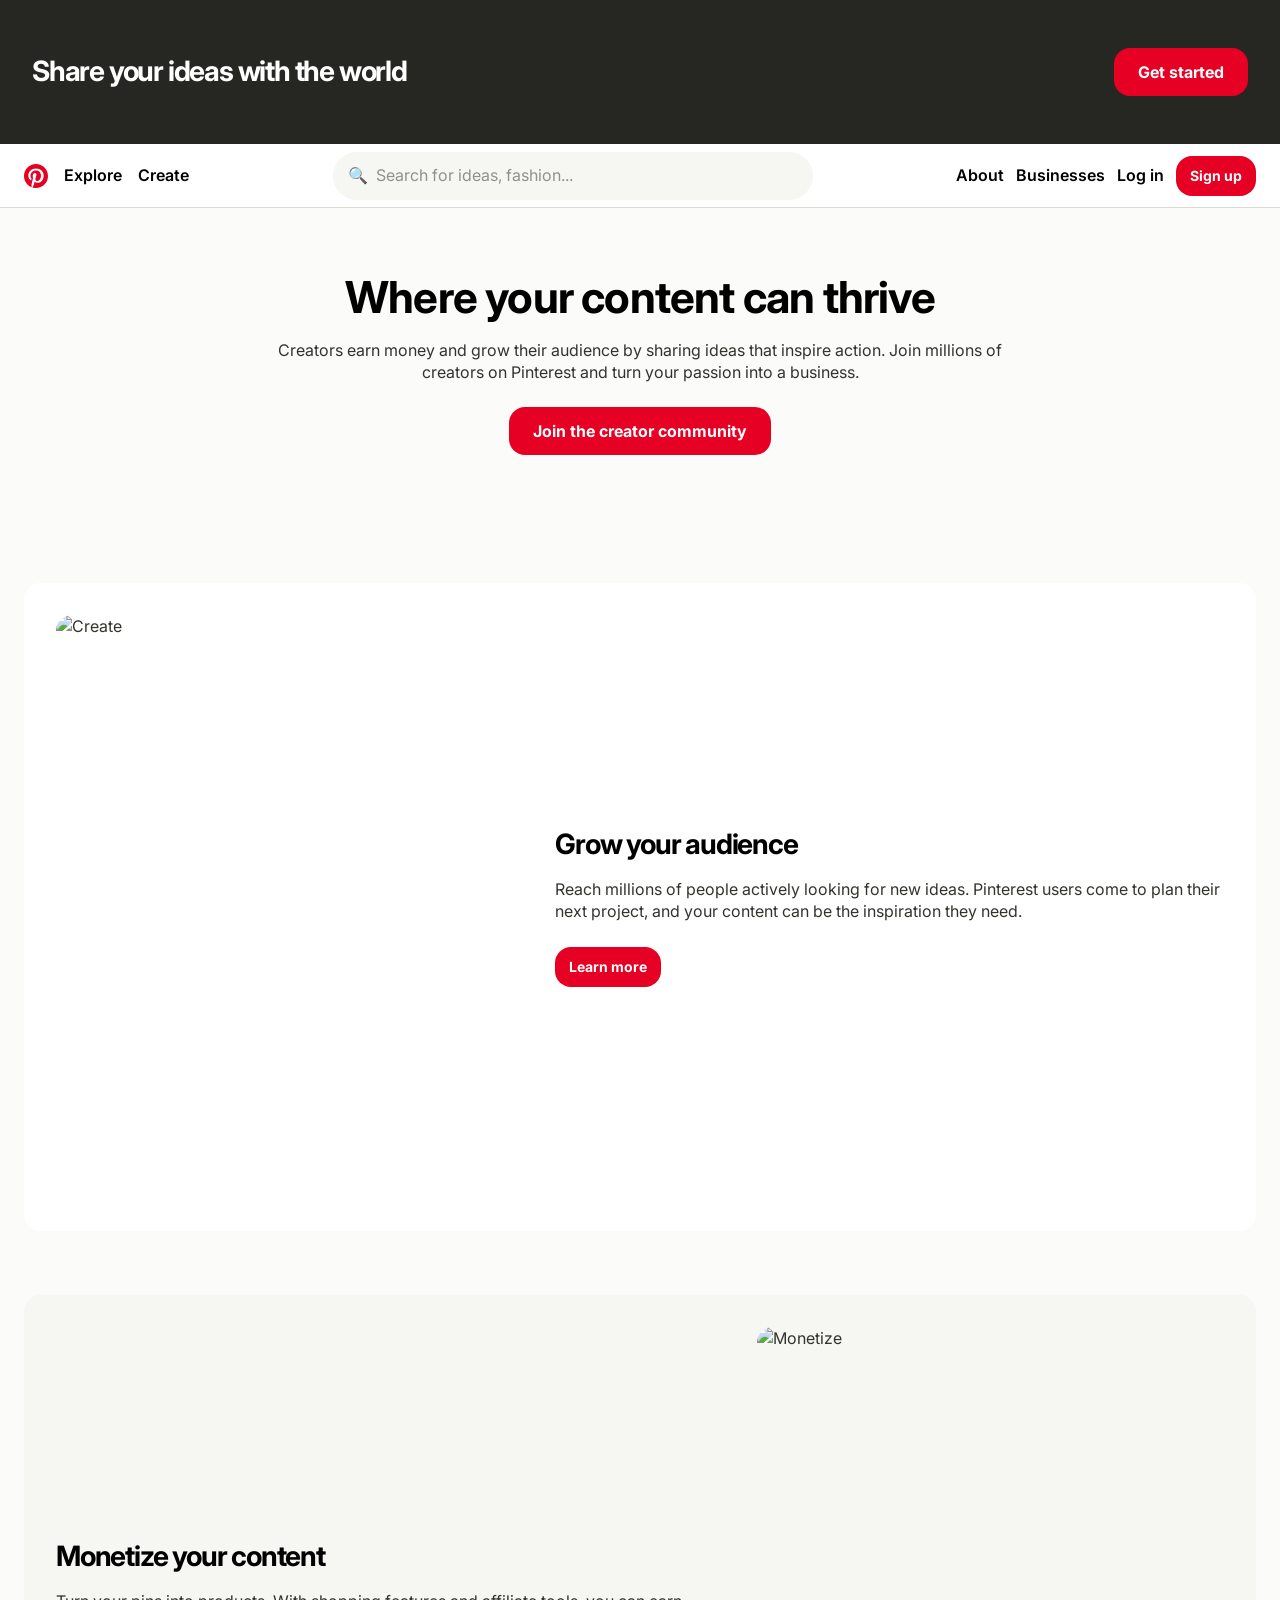
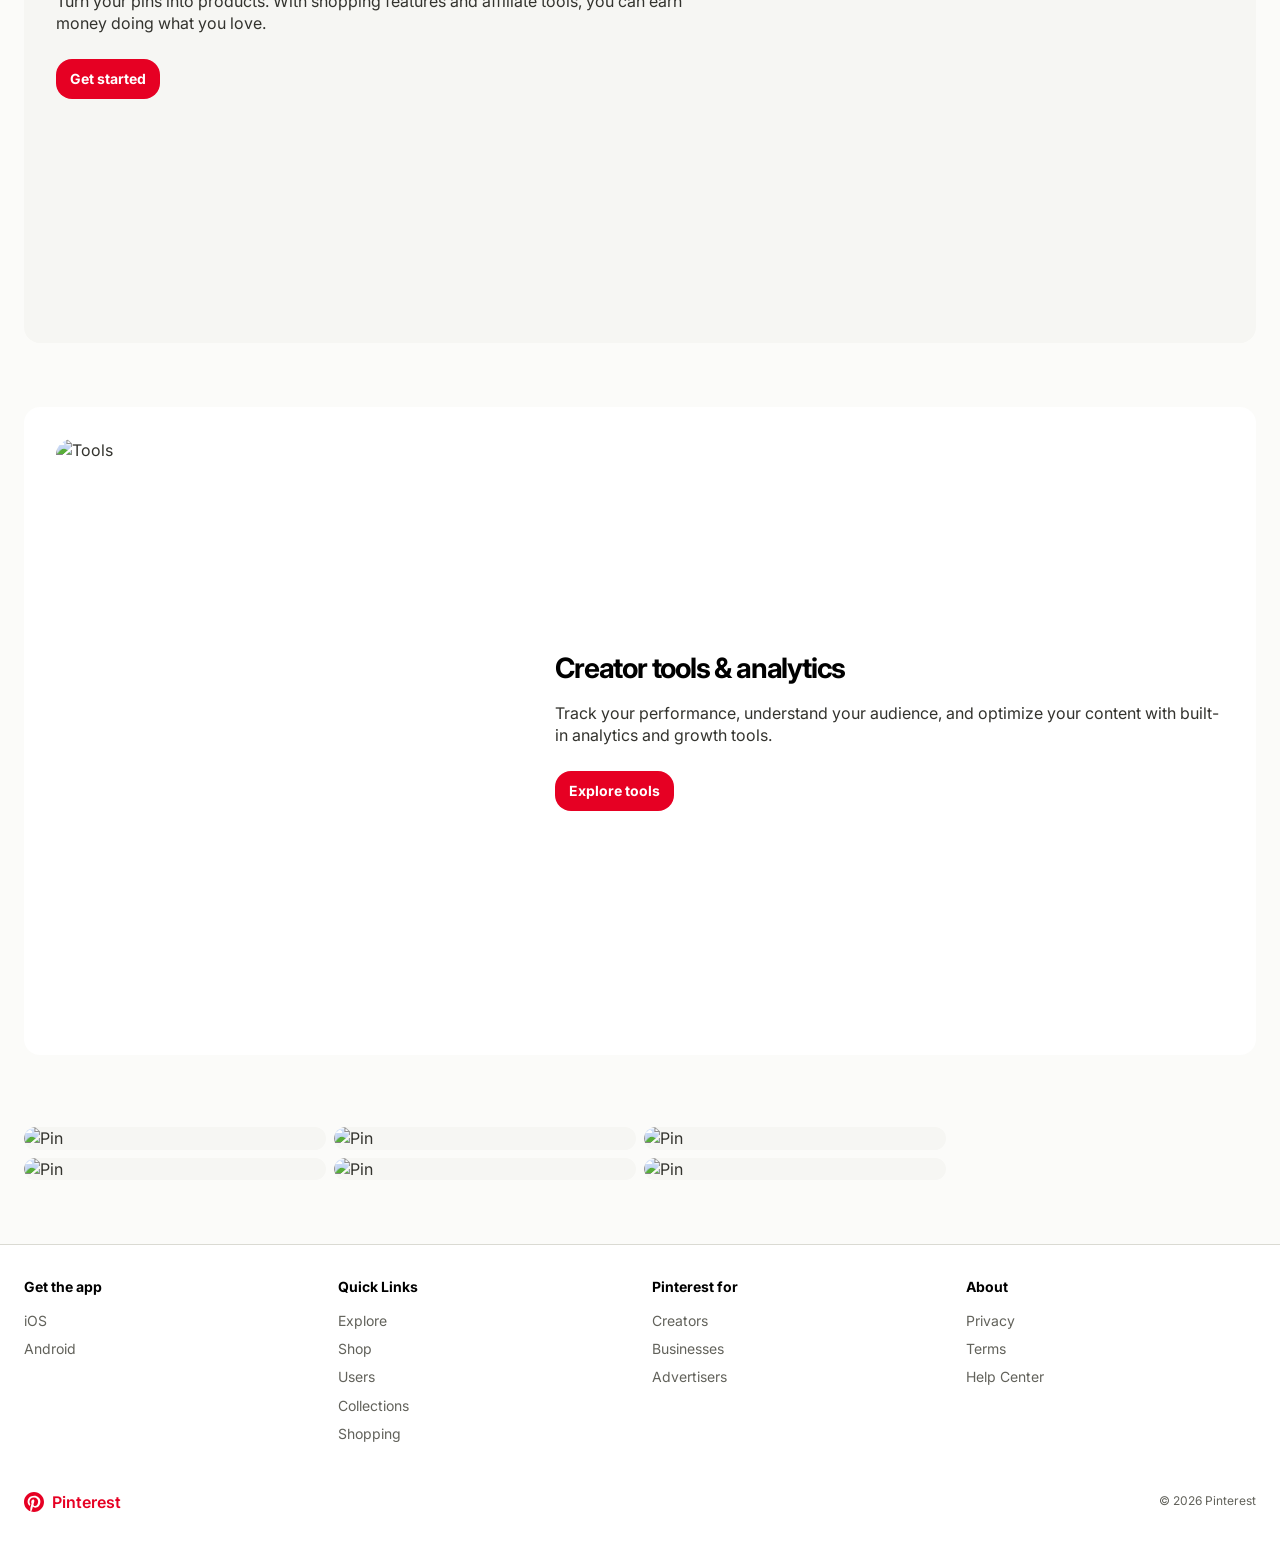
==== create.html @ 892d32fc "feat: implement create page layout and add modal and navigation interaction logic" ====
<!DOCTYPE html>
<html lang="en">
<head>
  <meta charset="UTF-8">
  <meta name="viewport" content="width=device-width, initial-scale=1.0">
  <title>Create on Pinterest</title>
  <link rel="preconnect" href="https://fonts.googleapis.com">
  <link rel="preconnect" href="https://fonts.gstatic.com" crossorigin>
  <link href="https://fonts.googleapis.com/css2?family=Inter:wght@400;500;600;700&display=swap" rel="stylesheet">
  <link rel="stylesheet" href="css/style.css">
</head>
<body>

  <!-- Hero CTA Strip -->
  <section class="hero-cta-strip">
    <h2 class="heading-xl">Share your ideas with the world</h2>
    <button class="btn btn-primary" style="font-size:16px;padding:10px 24px;height:48px;">Get started</button>
  </section>

  <!-- Primary Nav -->
  <nav class="primary-nav inner-page">
    <div class="nav-inner">
      <button class="hamburger" id="hamburgerBtn" aria-label="Menu">☰</button>
      <div class="nav-logo">
        <svg class="p-logo" viewBox="0 0 24 24" fill="#e60023"><path d="M12 0C5.372 0 0 5.372 0 12c0 5.084 3.163 9.426 7.627 11.174-.105-.949-.2-2.405.042-3.441.218-.936 1.407-5.965 1.407-5.965s-.359-.719-.359-1.782c0-1.668.967-2.914 2.171-2.914 1.024 0 1.518.769 1.518 1.69 0 1.029-.655 2.568-.994 3.995-.283 1.194.599 2.169 1.777 2.169 2.133 0 3.772-2.249 3.772-5.495 0-2.873-2.064-4.882-5.012-4.882-3.414 0-5.418 2.561-5.418 5.207 0 1.031.397 2.138.893 2.738a.36.36 0 01.083.345l-.333 1.36c-.053.22-.174.267-.402.161-1.499-.698-2.436-2.889-2.436-4.649 0-3.785 2.75-7.262 7.929-7.262 4.163 0 7.398 2.967 7.398 6.931 0 4.136-2.607 7.464-6.227 7.464-1.216 0-2.359-.632-2.75-1.38l-.748 2.853c-.271 1.043-1.002 2.35-1.492 3.146C9.57 23.812 10.763 24 12 24c6.628 0 12-5.372 12-12S18.628 0 12 0z"/></svg>
      </div>
      <div class="nav-links">
        <a href="index.html">Explore</a>
        <a href="#">Create</a>
      </div>
      <div class="nav-search">
        <div class="search-bar">
          <span class="search-icon">🔍</span>
          <input type="text" placeholder="Search for ideas, fashion...">
        </div>
      </div>
      <div class="nav-actions">
        <a href="index.html">About</a>
        <a href="#">Businesses</a>
        <a href="#" id="loginBtn">Log in</a>
        <button class="btn btn-primary" id="signupBtn">Sign up</button>
      </div>
    </div>
  </nav>

  <!-- Creator Hero -->
  <section class="creator-hero">
    <h1 class="display-lg">Where your content can thrive</h1>
    <p class="body-md">Creators earn money and grow their audience by sharing ideas that inspire action. Join millions of creators on Pinterest and turn your passion into a business.</p>
    <button class="btn btn-primary" style="font-size:16px;padding:10px 24px;height:48px;">Join the creator community</button>
  </section>

  <!-- Feature Section -->
  <section class="feature-row">
    <div class="container">
      <div class="feature-card">
        <img src="https://picsum.photos/seed/create1/400/500" alt="Create" class="feature-image" loading="lazy">
        <div class="feature-content">
          <h2 class="heading-xl">Grow your audience</h2>
          <p class="body-md">Reach millions of people actively looking for new ideas. Pinterest users come to plan their next project, and your content can be the inspiration they need.</p>
          <button class="btn btn-primary">Learn more</button>
        </div>
      </div>

      <div class="feature-card feature-card-soft reverse">
        <img src="https://picsum.photos/seed/create2/400/500" alt="Monetize" class="feature-image" loading="lazy">
        <div class="feature-content">
          <h2 class="heading-xl">Monetize your content</h2>
          <p class="body-md">Turn your pins into products. With shopping features and affiliate tools, you can earn money doing what you love.</p>
          <button class="btn btn-primary">Get started</button>
        </div>
      </div>

      <div class="feature-card">
        <img src="https://picsum.photos/seed/create3/400/500" alt="Tools" class="feature-image" loading="lazy">
        <div class="feature-content">
          <h2 class="heading-xl">Creator tools &amp; analytics</h2>
          <p class="body-md">Track your performance, understand your audience, and optimize your content with built-in analytics and growth tools.</p>
          <button class="btn btn-primary">Explore tools</button>
        </div>
      </div>
    </div>
  </section>

  <!-- Pin Grid -->
  <section class="pin-grid" style="padding-top:var(--spacing-sm);padding-bottom:var(--spacing-section);">
    <div class="pin-card">
      <img src="https://picsum.photos/seed/cpin1/300/400" alt="Pin" class="pin-image" loading="lazy">
    </div>
    <div class="pin-card">
      <img src="https://picsum.photos/seed/cpin2/300/500" alt="Pin" class="pin-image" loading="lazy">
    </div>
    <div class="pin-card">
      <img src="https://picsum.photos/seed/cpin3/300/350" alt="Pin" class="pin-image" loading="lazy">
    </div>
    <div class="pin-card">
      <img src="https://picsum.photos/seed/cpin4/300/450" alt="Pin" class="pin-image" loading="lazy">
    </div>
    <div class="pin-card">
      <img src="https://picsum.photos/seed/cpin5/300/380" alt="Pin" class="pin-image" loading="lazy">
    </div>
    <div class="pin-card">
      <img src="https://picsum.photos/seed/cpin6/300/420" alt="Pin" class="pin-image" loading="lazy">
    </div>
  </section>

  <!-- Footer -->
  <footer class="site-footer">
    <div class="footer-inner">
      <div class="footer-grid">
        <div class="footer-col">
          <h4>Get the app</h4>
          <ul>
            <li><a href="#">iOS</a></li>
            <li><a href="#">Android</a></li>
          </ul>
        </div>
        <div class="footer-col">
          <h4>Quick Links</h4>
          <ul>
            <li><a href="#">Explore</a></li>
            <li><a href="#">Shop</a></li>
            <li><a href="#">Users</a></li>
            <li><a href="#">Collections</a></li>
            <li><a href="#">Shopping</a></li>
          </ul>
        </div>
        <div class="footer-col">
          <h4>Pinterest for</h4>
          <ul>
            <li><a href="#">Creators</a></li>
            <li><a href="#">Businesses</a></li>
            <li><a href="#">Advertisers</a></li>
          </ul>
        </div>
        <div class="footer-col">
          <h4>About</h4>
          <ul>
            <li><a href="#">Privacy</a></li>
            <li><a href="#">Terms</a></li>
            <li><a href="#">Help Center</a></li>
          </ul>
        </div>
      </div>
      <div class="footer-bottom">
        <div class="footer-brand">
          <svg viewBox="0 0 24 24" width="20" height="20" fill="#e60023"><path d="M12 0C5.372 0 0 5.372 0 12c0 5.084 3.163 9.426 7.627 11.174-.105-.949-.2-2.405.042-3.441.218-.936 1.407-5.965 1.407-5.965s-.359-.719-.359-1.782c0-1.668.967-2.914 2.171-2.914 1.024 0 1.518.769 1.518 1.69 0 1.029-.655 2.568-.994 3.995-.283 1.194.599 2.169 1.777 2.169 2.133 0 3.772-2.249 3.772-5.495 0-2.873-2.064-4.882-5.012-4.882-3.414 0-5.418 2.561-5.418 5.207 0 1.031.397 2.138.893 2.738a.36.36 0 01.083.345l-.333 1.36c-.053.22-.174.267-.402.161-1.499-.698-2.436-2.889-2.436-4.649 0-3.785 2.75-7.262 7.929-7.262 4.163 0 7.398 2.967 7.398 6.931 0 4.136-2.607 7.464-6.227 7.464-1.216 0-2.359-.632-2.75-1.38l-.748 2.853c-.271 1.043-1.002 2.35-1.492 3.146C9.57 23.812 10.763 24 12 24c6.628 0 12-5.372 12-12S18.628 0 12 0z"/></svg>
          <span class="p-wordmark" style="font-weight:600;color:var(--colors-primary);">Pinterest</span>
        </div>
        <span class="caption-sm">&copy; 2026 Pinterest</span>
      </div>
    </div>
  </footer>

  <!-- Signup Modal -->
  <div class="modal-overlay" id="signupModal">
    <div class="modal-card" style="position:relative;">
      <button class="btn-icon-circular modal-close" id="modalClose" aria-label="Close">&times;</button>
      <h2 class="modal-title">Welcome to Pinterest</h2>
      <p class="modal-subtitle">Find new ideas to try</p>
      <div class="modal-fields">
        <input type="email" class="text-input" placeholder="Email" required>
        <input type="password" class="text-input" placeholder="Password" required>
        <input type="text" class="text-input" placeholder="Birthdate" required>
        <select class="text-input" required>
          <option value="">Country</option>
          <option value="US">United States</option>
          <option value="UK">United Kingdom</option>
          <option value="CA">Canada</option>
        </select>
      </div>
      <button class="btn btn-primary">Continue</button>
      <div class="modal-footer-link">
        <a href="#">Already a member? Log in</a>
      </div>
    </div>
  </div>

  <script src="js/main.js"></script>
</body>
</html>
---- css/style.css ----
:root {
  /* Brand & Accent */
  --colors-primary: #e60023;
  --colors-primary-pressed: #cc001f;

  /* Surface */
  --colors-canvas: #ffffff;
  --colors-surface-soft: #fbfbf9;
  --colors-surface-card: #f6f6f3;
  --colors-secondary-bg: #e5e5e0;
  --colors-secondary-pressed: #c8c8c1;
  --colors-surface-dark: #262622;
  --colors-hairline: #dadad3;
  --colors-hairline-soft: #e5e5e0;

  /* Text */
  --colors-ink: #000000;
  --colors-ink-soft: #211922;
  --colors-body: #33332e;
  --colors-charcoal: #262622;
  --colors-mute: #62625b;
  --colors-ash: #91918c;
  --colors-stone: #c8c8c1;
  --colors-on-dark: #ffffff;

  /* Semantic */
  --colors-error: #9e0a0a;
  --colors-error-deep: #cc001f;
  --colors-success-deep: #103c25;
  --colors-success-pale: #c7f0da;
  --colors-focus-outer: #435ee5;
  --colors-focus-inner: #ffffff;

  /* Editorial Accents */
  --colors-accent-pressed-blue: #617bff;
  --colors-accent-purple: #7e238b;
  --colors-accent-purple-deep: #6845ab;

  /* Typography */
  --font-family: 'Inter', -apple-system, system-ui, 'Segoe UI', Roboto, 'Helvetica Neue', Arial, sans-serif;

  /* Spacing */
  --spacing-xxs: 4px;
  --spacing-xs: 6px;
  --spacing-sm: 8px;
  --spacing-md: 12px;
  --spacing-lg: 16px;
  --spacing-xl: 24px;
  --spacing-xxl: 32px;
  --spacing-section: 64px;

  /* Border Radius */
  --rounded-none: 0px;
  --rounded-sm: 8px;
  --rounded-md: 16px;
  --rounded-lg: 32px;
  --rounded-full: 9999px;

  /* Elevation */
  --shadow-modal: 0 4px 16px rgba(0, 0, 0, 0.15);
  --scrim-opacity: 0.5;
}

*,
*::before,
*::after {
  box-sizing: border-box;
  margin: 0;
  padding: 0;
}

html {
  font-size: 16px;
  -webkit-font-smoothing: antialiased;
  -moz-osx-font-smoothing: grayscale;
}

body {
  font-family: var(--font-family);
  color: var(--colors-body);
  background-color: var(--colors-surface-soft);
  line-height: 1.4;
}

img {
  display: block;
  max-width: 100%;
  height: auto;
}

a {
  color: inherit;
  text-decoration: none;
}

ul {
  list-style: none;
}

/* ============================
   Typography Utilities
   ============================ */
.display-xl {
  font-size: 70px;
  font-weight: 600;
  line-height: 1.1;
  letter-spacing: -1.2px;
  color: var(--colors-ink);
}

.display-lg {
  font-size: 44px;
  font-weight: 700;
  line-height: 1.15;
  letter-spacing: -0.8px;
  color: var(--colors-ink);
}

.heading-xl {
  font-size: 28px;
  font-weight: 700;
  line-height: 1.2;
  letter-spacing: -1.2px;
  color: var(--colors-ink);
}

.heading-lg {
  font-size: 22px;
  font-weight: 600;
  line-height: 1.25;
  color: var(--colors-ink);
}

.heading-md {
  font-size: 18px;
  font-weight: 600;
  line-height: 1.3;
  color: var(--colors-ink);
}

.body-md {
  font-size: 16px;
  font-weight: 400;
  line-height: 1.4;
  color: var(--colors-body);
}

.body-strong {
  font-size: 16px;
  font-weight: 600;
  line-height: 1.4;
  color: var(--colors-ink);
}

.body-sm {
  font-size: 14px;
  font-weight: 400;
  line-height: 1.4;
  color: var(--colors-body);
}

.body-sm-strong {
  font-size: 14px;
  font-weight: 700;
  line-height: 1.4;
  color: var(--colors-ink);
}

.caption-md {
  font-size: 12px;
  font-weight: 500;
  line-height: 1.5;
  color: var(--colors-mute);
}

.caption-sm {
  font-size: 12px;
  font-weight: 400;
  line-height: 1.4;
  color: var(--colors-mute);
}

.link-inline {
  font-size: 16px;
  font-weight: 600;
  line-height: 1.4;
  color: var(--colors-ink-soft);
}

/* ============================
   Container
   ============================ */
.container {
  max-width: 1280px;
  margin: 0 auto;
  padding: 0 24px;
}

/* ============================
   Button Components
   ============================ */
.btn {
  display: inline-flex;
  align-items: center;
  justify-content: center;
  font-family: var(--font-family);
  font-size: 14px;
  font-weight: 700;
  line-height: 1;
  padding: 6px 14px;
  height: 40px;
  border-radius: var(--rounded-md);
  border: none;
  cursor: pointer;
  transition: background-color 0.15s ease;
  white-space: nowrap;
}

.btn-primary {
  background-color: var(--colors-primary);
  color: var(--colors-canvas);
}

.btn-primary:active {
  background-color: var(--colors-primary-pressed);
}

.btn-secondary {
  background-color: var(--colors-secondary-bg);
  color: var(--colors-ink);
}

.btn-secondary:active {
  background-color: var(--colors-secondary-pressed);
}

.btn-tertiary {
  background-color: transparent;
  color: var(--colors-ink);
}

.btn-icon-circular {
  display: inline-flex;
  align-items: center;
  justify-content: center;
  width: 40px;
  height: 40px;
  border-radius: var(--rounded-full);
  background-color: var(--colors-surface-card);
  border: none;
  cursor: pointer;
  color: var(--colors-ink);
  font-size: 18px;
}

.btn-pill-on-image {
  display: inline-flex;
  align-items: center;
  justify-content: center;
  font-family: var(--font-family);
  font-size: 14px;
  font-weight: 700;
  line-height: 1;
  padding: 8px 14px;
  border-radius: var(--rounded-full);
  background-color: var(--colors-canvas);
  color: var(--colors-ink);
  border: none;
  cursor: pointer;
}

.btn-disabled {
  background-color: var(--colors-surface-card);
  color: var(--colors-ash);
  cursor: not-allowed;
}

/* ============================
   Filter Chip
   ============================ */
.filter-chip {
  display: inline-flex;
  align-items: center;
  font-family: var(--font-family);
  font-size: 14px;
  font-weight: 700;
  line-height: 1;
  padding: 8px 16px;
  border-radius: var(--rounded-full);
  background-color: var(--colors-surface-card);
  color: var(--colors-ink);
  border: none;
  cursor: pointer;
  white-space: nowrap;
  transition: background-color 0.15s ease, color 0.15s ease;
}

.filter-chip.active {
  background-color: var(--colors-ink);
  color: var(--colors-on-dark);
}

/* ============================
   Text Input
   ============================ */
.text-input {
  width: 100%;
  font-family: var(--font-family);
  font-size: 16px;
  font-weight: 400;
  line-height: 1.4;
  padding: 11px 15px;
  height: 44px;
  border-radius: var(--rounded-md);
  background-color: var(--colors-canvas);
  color: var(--colors-ink);
  border: 1px solid var(--colors-ash);
  outline: none;
  transition: border-color 0.15s ease, box-shadow 0.15s ease;
}

.text-input:focus {
  border: 2px solid var(--colors-ink);
  box-shadow: 0 0 0 4px var(--colors-focus-outer);
}

.text-input::placeholder {
  color: var(--colors-ash);
}

/* ============================
   Search Bar
   ============================ */
.search-bar {
  display: flex;
  align-items: center;
  width: 100%;
  max-width: 480px;
  height: 48px;
  border-radius: var(--rounded-full);
  background-color: var(--colors-surface-card);
  padding: 0 15px;
  transition: background-color 0.15s ease, border 0.15s ease;
}

.search-bar:focus-within {
  background-color: var(--colors-canvas);
  border: 1px solid var(--colors-ash);
}

.search-bar .search-icon {
  flex-shrink: 0;
  margin-right: 8px;
  color: var(--colors-mute);
  font-size: 16px;
}

.search-bar input {
  flex: 1;
  border: none;
  background: transparent;
  font-family: var(--font-family);
  font-size: 16px;
  font-weight: 400;
  line-height: 1.4;
  color: var(--colors-ink);
  outline: none;
}

.search-bar input::placeholder {
  color: var(--colors-ash);
}

/* ============================
   Pin Card
   ============================ */
.pin-card {
  background-color: var(--colors-surface-card);
  border-radius: var(--rounded-md);
  overflow: hidden;
  break-inside: avoid;
  margin-bottom: var(--spacing-sm);
}

.pin-card .pin-image {
  width: 100%;
  display: block;
  border-radius: var(--rounded-md);
}

.pin-card .pin-overlay-pill {
  position: absolute;
  bottom: 8px;
  left: 8px;
  font-family: var(--font-family);
  font-size: 12px;
  font-weight: 700;
  line-height: 1;
  padding: 6px 12px;
  border-radius: var(--rounded-full);
  background-color: var(--colors-canvas);
  color: var(--colors-ink);
}

.pin-card-large {
  border-radius: var(--rounded-lg);
  overflow: hidden;
  background-color: var(--colors-surface-card);
}

.pin-card-large .pin-image {
  width: 100%;
  display: block;
  border-radius: var(--rounded-lg);
}

/* ============================
   Category Tile
   ============================ */
.category-tile {
  background-color: var(--colors-surface-card);
  border-radius: var(--rounded-md);
  padding: var(--spacing-lg);
  display: flex;
  flex-direction: column;
  align-items: center;
  gap: var(--spacing-md);
}

.category-tile .category-image {
  width: 100%;
  aspect-ratio: 1 / 1;
  object-fit: cover;
  border-radius: var(--rounded-md);
}

.category-tile .category-label {
  font-size: 16px;
  font-weight: 600;
  line-height: 1.4;
  color: var(--colors-ink);
  text-align: center;
}

/* ============================
   Feature Card
   ============================ */
.feature-card {
  background-color: var(--colors-canvas);
  border-radius: var(--rounded-md);
  padding: var(--spacing-xxl);
  display: flex;
  align-items: center;
  gap: var(--spacing-xxl);
}

.feature-card-soft {
  background-color: var(--colors-surface-card);
}

.feature-card .feature-image {
  flex: 0 0 40%;
  aspect-ratio: 4 / 5;
  object-fit: cover;
  border-radius: var(--rounded-md);
}

.feature-card .feature-content {
  flex: 1;
}

.feature-card .feature-content h2 {
  margin-bottom: var(--spacing-lg);
}

.feature-card .feature-content p {
  margin-bottom: var(--spacing-xl);
}

/* ============================
   Hero CTA Strip
   ============================ */
.hero-cta-strip {
  background-color: var(--colors-surface-dark);
  color: var(--colors-on-dark);
  padding: 48px 32px;
  display: flex;
  align-items: center;
  justify-content: space-between;
  border-radius: var(--rounded-none);
}

.hero-cta-strip h2 {
  color: var(--colors-on-dark);
  margin: 0;
}

/* ============================
   Modal Card
   ============================ */
.modal-overlay {
  position: fixed;
  inset: 0;
  background-color: rgba(0, 0, 0, var(--scrim-opacity));
  display: flex;
  align-items: center;
  justify-content: center;
  z-index: 1000;
  opacity: 0;
  visibility: hidden;
  transition: opacity 0.2s ease, visibility 0.2s ease;
}

.modal-overlay.open {
  opacity: 1;
  visibility: visible;
}

.modal-card {
  background-color: var(--colors-canvas);
  border-radius: var(--rounded-lg);
  padding: var(--spacing-xxl);
  width: 480px;
  max-width: 90vw;
  max-height: 90vh;
  overflow-y: auto;
  box-shadow: var(--shadow-modal);
}

.modal-card .modal-title {
  font-size: 22px;
  font-weight: 600;
  line-height: 1.25;
  color: var(--colors-ink);
  margin-bottom: var(--spacing-sm);
}

.modal-card .modal-subtitle {
  font-size: 16px;
  font-weight: 400;
  line-height: 1.4;
  color: var(--colors-body);
  margin-bottom: var(--spacing-xl);
}

.modal-card .modal-fields {
  display: flex;
  flex-direction: column;
  gap: var(--spacing-md);
  margin-bottom: var(--spacing-lg);
}

.modal-card .btn-primary {
  width: 100%;
  margin-bottom: var(--spacing-md);
}

.modal-card .modal-footer-link {
  text-align: center;
}

.modal-card .modal-footer-link a {
  font-size: 16px;
  font-weight: 600;
  line-height: 1.4;
  color: var(--colors-ink-soft);
}

.modal-close {
  position: absolute;
  top: var(--spacing-lg);
  right: var(--spacing-lg);
}

/* ============================
   Primary Nav
   ============================ */
.primary-nav {
  background-color: var(--colors-canvas);
  height: 64px;
  display: flex;
  align-items: center;
  padding: 0 var(--spacing-xl);
  position: sticky;
  top: 0;
  z-index: 100;
  border-radius: var(--rounded-none);
}

.primary-nav.inner-page {
  border-bottom: 1px solid var(--colors-hairline);
}

.primary-nav .nav-inner {
  display: flex;
  align-items: center;
  width: 100%;
  max-width: 1280px;
  margin: 0 auto;
  gap: var(--spacing-lg);
}

.primary-nav .nav-logo {
  flex-shrink: 0;
  display: flex;
  align-items: center;
  gap: var(--spacing-sm);
}

.primary-nav .nav-logo .p-logo {
  width: 24px;
  height: 24px;
}

.primary-nav .nav-logo .p-wordmark {
  font-size: 16px;
  font-weight: 600;
  color: var(--colors-primary);
}

.primary-nav .nav-links {
  display: flex;
  align-items: center;
  gap: var(--spacing-lg);
}

.primary-nav .nav-links a {
  font-size: 16px;
  font-weight: 600;
  line-height: 1.4;
  color: var(--colors-ink);
  white-space: nowrap;
}

.primary-nav .nav-search {
  flex: 1;
  display: flex;
  justify-content: center;
}

.primary-nav .nav-actions {
  display: flex;
  align-items: center;
  gap: var(--spacing-md);
  flex-shrink: 0;
}

.primary-nav .nav-actions a {
  font-size: 16px;
  font-weight: 600;
  line-height: 1.4;
  color: var(--colors-ink);
  white-space: nowrap;
}

/* Hamburger */
.hamburger {
  display: none;
  flex-shrink: 0;
  background: none;
  border: none;
  cursor: pointer;
  padding: 8px;
  color: var(--colors-ink);
  font-size: 24px;
}

/* ============================
   Hero Section
   ============================ */
.hero-section {
  background-color: var(--colors-surface-soft);
  padding: var(--spacing-section) 0;
  text-align: center;
}

.hero-section .hero-headline {
  max-width: 800px;
  margin: 0 auto var(--spacing-xl);
}

.hero-section .hero-subtitle {
  max-width: 600px;
  margin: 0 auto var(--spacing-xl);
  font-size: 16px;
  font-weight: 400;
  line-height: 1.4;
  color: var(--colors-body);
}

/* ============================
   Pin Masonry Grid
   ============================ */
.pin-grid {
  column-count: 4;
  column-gap: var(--spacing-sm);
  padding: 0 var(--spacing-xl);
  max-width: 1280px;
  margin: 0 auto;
}

.pin-grid .pin-card {
  position: relative;
}

/* ============================
   Feature Row Section
   ============================ */
.feature-row {
  padding: var(--spacing-section) 0;
}

.feature-row .feature-card {
  margin-bottom: var(--spacing-section);
}

.feature-row .feature-card:last-child {
  margin-bottom: 0;
}

.feature-row .feature-card.reverse {
  flex-direction: row-reverse;
}

/* ============================
   Category Grid
   ============================ */
.category-grid {
  display: grid;
  grid-template-columns: repeat(4, 1fr);
  gap: var(--spacing-lg);
  margin-top: var(--spacing-xl);
}

/* ============================
   Footer
   ============================ */
.site-footer {
  background-color: var(--colors-canvas);
  border-top: 1px solid var(--colors-hairline);
  padding: var(--spacing-xxl) var(--spacing-xl);
  border-radius: var(--rounded-none);
}

.footer-inner {
  max-width: 1280px;
  margin: 0 auto;
}

.footer-grid {
  display: grid;
  grid-template-columns: repeat(4, 1fr);
  gap: var(--spacing-xl);
  margin-bottom: var(--spacing-xl);
}

.footer-col h4 {
  font-size: 14px;
  font-weight: 700;
  line-height: 1.4;
  color: var(--colors-ink);
  margin-bottom: var(--spacing-md);
}

.footer-col ul li {
  margin-bottom: var(--spacing-xs);
}

.footer-col ul li a {
  font-size: 14px;
  font-weight: 400;
  line-height: 1.4;
  color: var(--colors-mute);
}

.footer-bottom {
  display: flex;
  align-items: center;
  justify-content: space-between;
  padding-top: var(--spacing-lg);
}

.footer-bottom .footer-brand {
  display: flex;
  align-items: center;
  gap: var(--spacing-sm);
}

.footer-bottom .footer-brand .p-wordmark {
  font-weight: 600;
  color: var(--colors-primary);
}

/* ============================
   Search Results Page
   ============================ */
.filter-strip {
  display: flex;
  gap: var(--spacing-sm);
  padding: var(--spacing-lg) var(--spacing-xl);
  max-width: 1280px;
  margin: 0 auto;
  overflow-x: auto;
  flex-wrap: nowrap;
}

/* ============================
   Creator Page
   ============================ */
.creator-hero {
  padding: var(--spacing-section) var(--spacing-xl);
  text-align: center;
  max-width: 800px;
  margin: 0 auto;
}

.creator-hero h1 {
  margin-bottom: var(--spacing-lg);
}

.creator-hero p {
  margin-bottom: var(--spacing-xl);
  font-size: 16px;
  font-weight: 400;
  line-height: 1.4;
  color: var(--colors-body);
}

/* ============================
   Responsive
   ============================ */

/* Desktop-small: 1024px */
@media (max-width: 1024px) {
  .pin-grid {
    column-count: 3;
  }

  .category-grid {
    grid-template-columns: repeat(3, 1fr);
  }

  .footer-grid {
    grid-template-columns: repeat(2, 1fr);
  }
}

/* Tablet: 768px */
@media (max-width: 768px) {
  .display-xl {
    font-size: 44px;
  }

  .display-lg {
    font-size: 36px;
  }

  .heading-xl {
    font-size: 24px;
  }

  .pin-grid {
    column-count: 2;
    column-gap: 6px;
    padding: 0 var(--spacing-md);
  }

  .category-grid {
    grid-template-columns: repeat(2, 1fr);
  }

  .primary-nav .nav-links {
    display: none;
  }

  .primary-nav .nav-actions a:not(.btn) {
    display: none;
  }

  .primary-nav .nav-search .search-bar {
    max-width: 200px;
  }

  .hamburger {
    display: block;
  }

  .feature-card {
    flex-direction: column;
    padding: var(--spacing-xl);
  }

  .feature-card.reverse {
    flex-direction: column;
  }

  .feature-card .feature-image {
    flex: none;
    width: 100%;
  }

  .footer-grid {
    grid-template-columns: repeat(2, 1fr);
  }

  .modal-card {
    width: 100%;
    max-width: 100%;
    border-radius: var(--rounded-lg) var(--rounded-lg) 0 0;
    margin-top: auto;
  }

  .modal-overlay {
    align-items: flex-end;
  }

  .search-bar.mobile-hidden input {
    display: none;
  }

  .search-bar.mobile-expanded input {
    display: block;
  }

  .section-padding {
    padding: 48px 0;
  }

  .hero-cta-strip {
    flex-direction: column;
    text-align: center;
    gap: var(--spacing-xl);
  }
}

/* Mobile: 480px */
@media (max-width: 480px) {
  .display-xl {
    font-size: 36px;
  }

  .display-lg {
    font-size: 28px;
  }

  .heading-xl {
    font-size: 22px;
  }

  .pin-grid {
    column-count: 1;
  }

  .category-grid {
    grid-template-columns: 1fr;
  }

  .footer-grid {
    grid-template-columns: 1fr;
  }

  .primary-nav {
    padding: 0 var(--spacing-md);
  }

  .primary-nav .nav-search .search-bar {
    max-width: 40px;
  }

  .primary-nav .nav-search .search-bar input {
    display: none;
  }

  .section-padding {
    padding: 32px 0;
  }

  .container {
    padding: 0 var(--spacing-lg);
  }
}

/* Mobile-narrow: 320px */
@media (max-width: 320px) {
  .display-xl {
    font-size: 32px;
  }

  .section-padding {
    padding: 32px 0;
  }
}
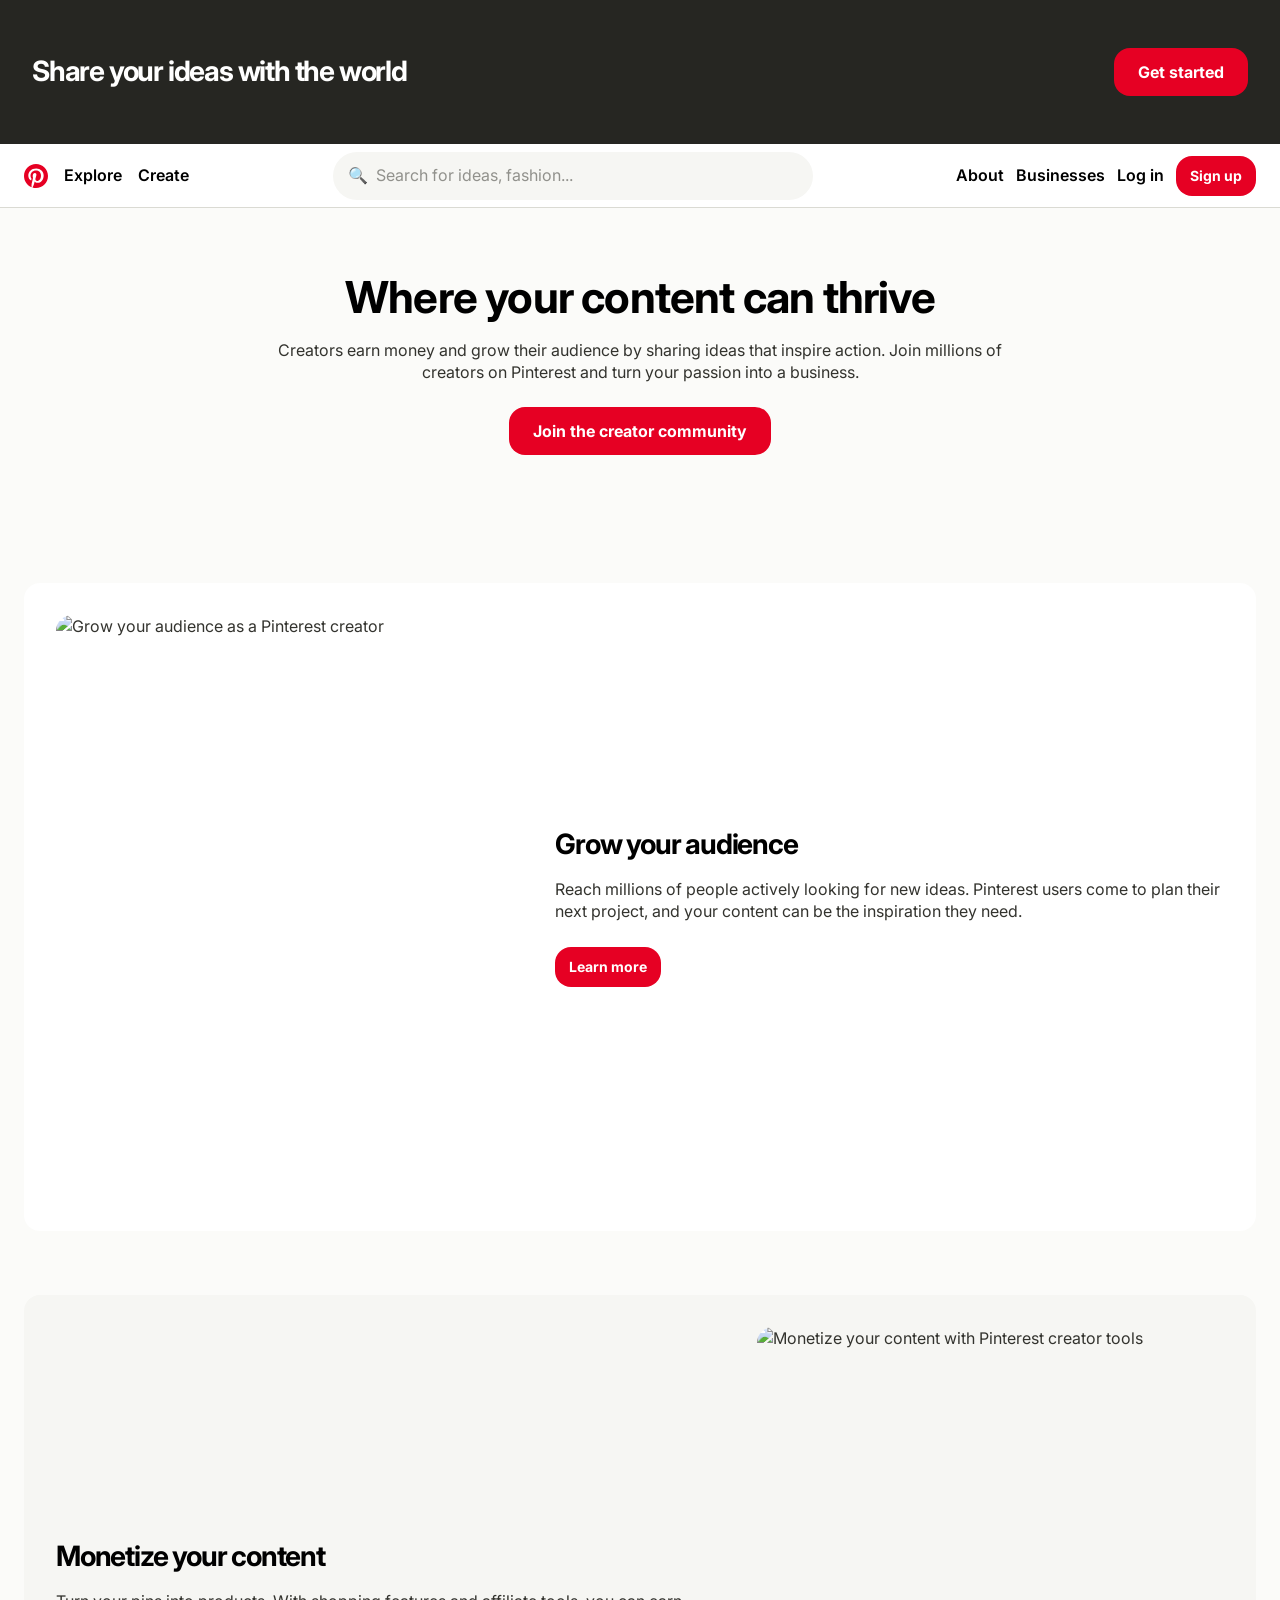
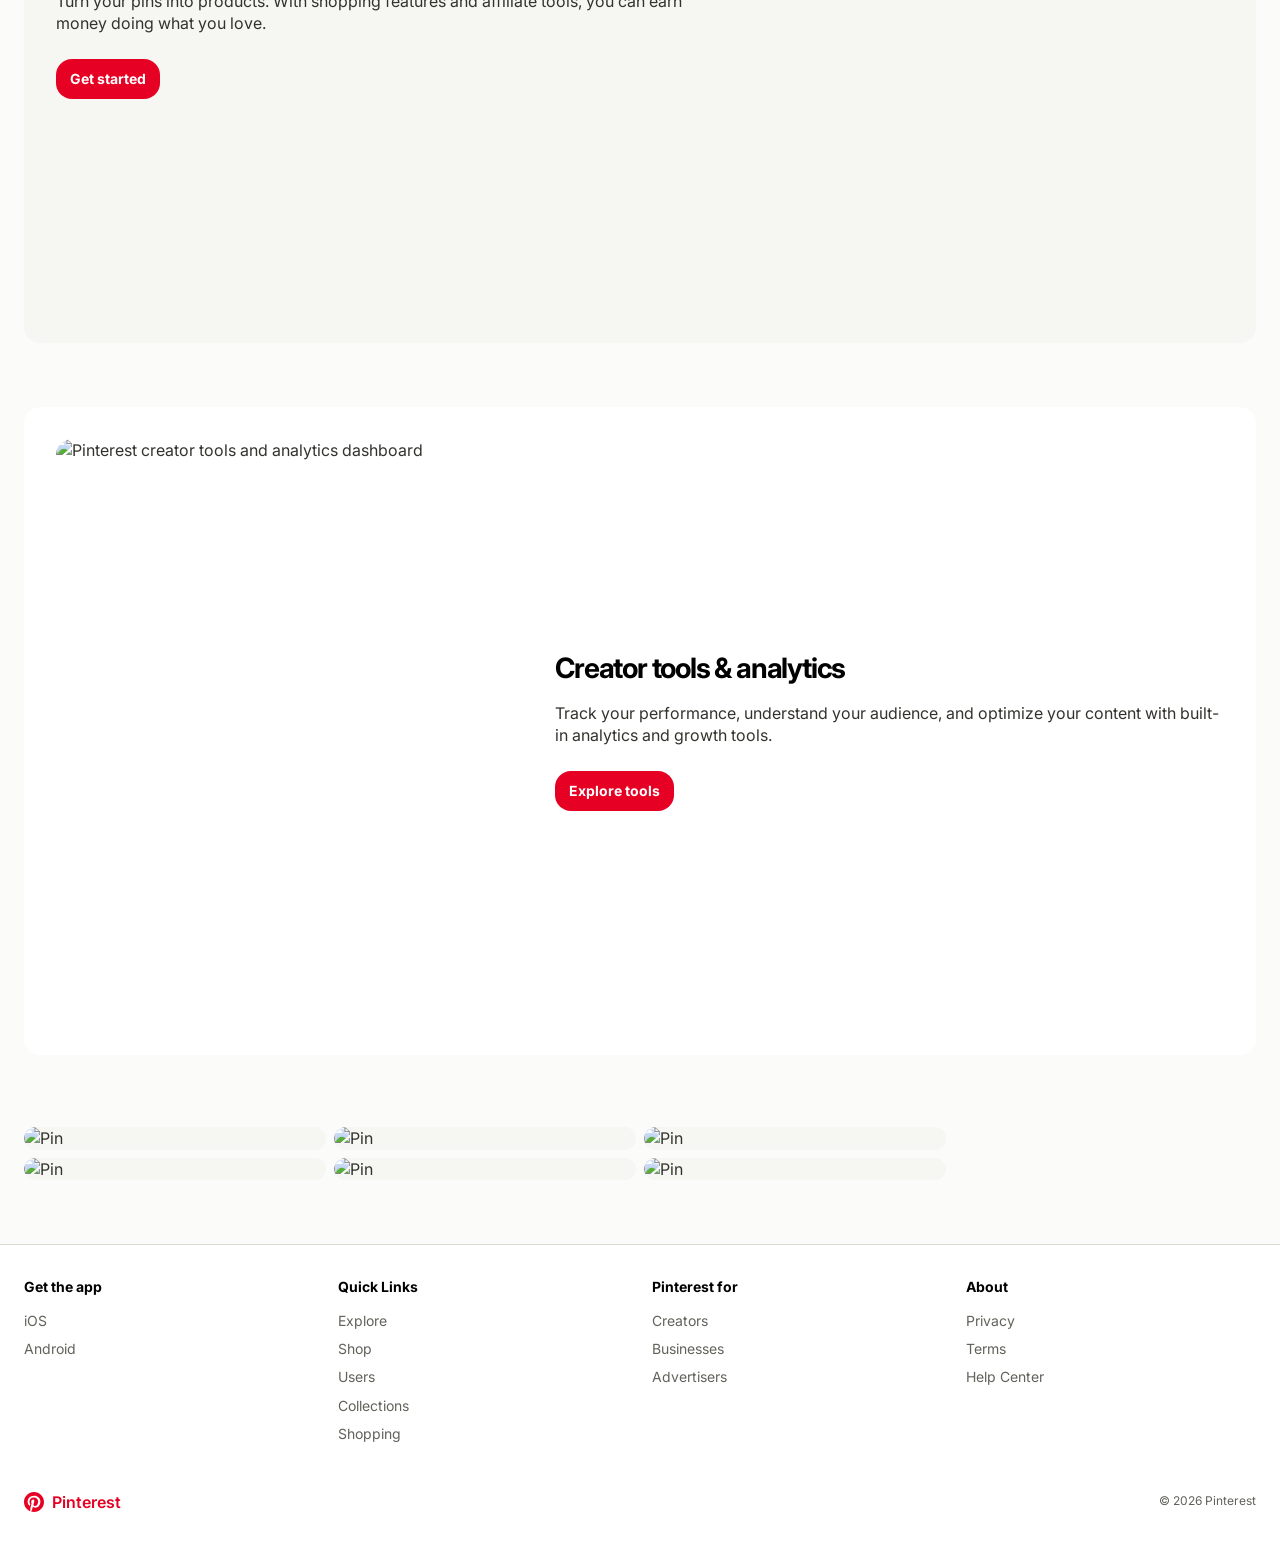
==== commit 3c42803e: "feat: update pin image alt text for better accessibility in search grid" ====
--- a/create.html
+++ b/create.html
@@ -3,11 +3,35 @@
 <head>
   <meta charset="UTF-8">
   <meta name="viewport" content="width=device-width, initial-scale=1.0">
-  <title>Create on Pinterest</title>
+
+  <title>Create on Pinterest - Grow Your Audience & Monetize Your Content | Creator Hub</title>
+  <meta name="description" content="Join Pinterest's creator community. Grow your audience, monetize your content, and share ideas that inspire millions. Access creator tools, analytics, and shopping features to turn your passion into a business.">
+  <meta name="keywords" content="Pinterest creator, content creation, grow audience, monetization, creator tools, Pinterest business, creator community, brand building, content strategy, Pinterest analytics">
+  <meta name="robots" content="index, follow">
+  <meta name="author" content="Pinterest">
+  <meta name="application-name" content="Pinterest">
+  <meta name="theme-color" content="#e60023">
+  <meta name="apple-mobile-web-app-capable" content="yes">
+  <meta name="apple-mobile-web-app-status-bar-style" content="default">
+
+  <link rel="canonical" href="https://www.pinterest.com/create/">
   <link rel="preconnect" href="https://fonts.googleapis.com">
   <link rel="preconnect" href="https://fonts.gstatic.com" crossorigin>
   <link href="https://fonts.googleapis.com/css2?family=Inter:wght@400;500;600;700&display=swap" rel="stylesheet">
-  <link rel="stylesheet" href="css/style.css">
+  <link rel="stylesheet" href="style.css">
+
+  <meta property="og:title" content="Create on Pinterest - Grow Your Audience & Monetize Your Content">
+  <meta property="og:description" content="Join Pinterest's creator community. Grow your audience, monetize your content, and share ideas that inspire millions. Access creator tools and analytics.">
+  <meta property="og:image" content="https://picsum.photos/seed/ogcreate/1200/630">
+  <meta property="og:url" content="https://www.pinterest.com/create/">
+  <meta property="og:type" content="website">
+  <meta property="og:site_name" content="Pinterest">
+  <meta property="og:locale" content="en_US">
+
+  <meta name="twitter:card" content="summary_large_image">
+  <meta name="twitter:title" content="Create on Pinterest - Grow Your Audience & Monetize Your Content">
+  <meta name="twitter:description" content="Join Pinterest's creator community. Grow your audience, monetize your content, and share ideas that inspire millions.">
+  <meta name="twitter:image" content="https://picsum.photos/seed/ogcreate/1200/630">
 </head>
 <body>
 
@@ -54,7 +78,7 @@
   <section class="feature-row">
     <div class="container">
       <div class="feature-card">
-        <img src="https://picsum.photos/seed/create1/400/500" alt="Create" class="feature-image" loading="lazy">
+        <img src="https://picsum.photos/seed/create1/400/500" alt="Grow your audience as a Pinterest creator" class="feature-image" loading="lazy">
         <div class="feature-content">
           <h2 class="heading-xl">Grow your audience</h2>
           <p class="body-md">Reach millions of people actively looking for new ideas. Pinterest users come to plan their next project, and your content can be the inspiration they need.</p>
@@ -63,7 +87,7 @@
       </div>
 
       <div class="feature-card feature-card-soft reverse">
-        <img src="https://picsum.photos/seed/create2/400/500" alt="Monetize" class="feature-image" loading="lazy">
+        <img src="https://picsum.photos/seed/create2/400/500" alt="Monetize your content with Pinterest creator tools" class="feature-image" loading="lazy">
         <div class="feature-content">
           <h2 class="heading-xl">Monetize your content</h2>
           <p class="body-md">Turn your pins into products. With shopping features and affiliate tools, you can earn money doing what you love.</p>
@@ -72,7 +96,7 @@
       </div>
 
       <div class="feature-card">
-        <img src="https://picsum.photos/seed/create3/400/500" alt="Tools" class="feature-image" loading="lazy">
+        <img src="https://picsum.photos/seed/create3/400/500" alt="Pinterest creator tools and analytics dashboard" class="feature-image" loading="lazy">
         <div class="feature-content">
           <h2 class="heading-xl">Creator tools &amp; analytics</h2>
           <p class="body-md">Track your performance, understand your audience, and optimize your content with built-in analytics and growth tools.</p>
@@ -176,6 +200,6 @@
     </div>
   </div>
 
-  <script src="js/main.js"></script>
+  <script src="main.js"></script>
 </body>
 </html>
--- a/style.css
+++ b/style.css
@@ -0,0 +1,992 @@
+:root {
+  /* Brand & Accent */
+  --colors-primary: #e60023;
+  --colors-primary-pressed: #cc001f;
+
+  /* Surface */
+  --colors-canvas: #ffffff;
+  --colors-surface-soft: #fbfbf9;
+  --colors-surface-card: #f6f6f3;
+  --colors-secondary-bg: #e5e5e0;
+  --colors-secondary-pressed: #c8c8c1;
+  --colors-surface-dark: #262622;
+  --colors-hairline: #dadad3;
+  --colors-hairline-soft: #e5e5e0;
+
+  /* Text */
+  --colors-ink: #000000;
+  --colors-ink-soft: #211922;
+  --colors-body: #33332e;
+  --colors-charcoal: #262622;
+  --colors-mute: #62625b;
+  --colors-ash: #91918c;
+  --colors-stone: #c8c8c1;
+  --colors-on-dark: #ffffff;
+
+  /* Semantic */
+  --colors-error: #9e0a0a;
+  --colors-error-deep: #cc001f;
+  --colors-success-deep: #103c25;
+  --colors-success-pale: #c7f0da;
+  --colors-focus-outer: #435ee5;
+  --colors-focus-inner: #ffffff;
+
+  /* Editorial Accents */
+  --colors-accent-pressed-blue: #617bff;
+  --colors-accent-purple: #7e238b;
+  --colors-accent-purple-deep: #6845ab;
+
+  /* Typography */
+  --font-family: 'Inter', -apple-system, system-ui, 'Segoe UI', Roboto, 'Helvetica Neue', Arial, sans-serif;
+
+  /* Spacing */
+  --spacing-xxs: 4px;
+  --spacing-xs: 6px;
+  --spacing-sm: 8px;
+  --spacing-md: 12px;
+  --spacing-lg: 16px;
+  --spacing-xl: 24px;
+  --spacing-xxl: 32px;
+  --spacing-section: 64px;
+
+  /* Border Radius */
+  --rounded-none: 0px;
+  --rounded-sm: 8px;
+  --rounded-md: 16px;
+  --rounded-lg: 32px;
+  --rounded-full: 9999px;
+
+  /* Elevation */
+  --shadow-modal: 0 4px 16px rgba(0, 0, 0, 0.15);
+  --scrim-opacity: 0.5;
+}
+
+*,
+*::before,
+*::after {
+  box-sizing: border-box;
+  margin: 0;
+  padding: 0;
+}
+
+html {
+  font-size: 16px;
+  -webkit-font-smoothing: antialiased;
+  -moz-osx-font-smoothing: grayscale;
+}
+
+body {
+  font-family: var(--font-family);
+  color: var(--colors-body);
+  background-color: var(--colors-surface-soft);
+  line-height: 1.4;
+}
+
+img {
+  display: block;
+  max-width: 100%;
+  height: auto;
+}
+
+a {
+  color: inherit;
+  text-decoration: none;
+}
+
+ul {
+  list-style: none;
+}
+
+/* ============================
+   Typography Utilities
+   ============================ */
+.display-xl {
+  font-size: 70px;
+  font-weight: 600;
+  line-height: 1.1;
+  letter-spacing: -1.2px;
+  color: var(--colors-ink);
+}
+
+.display-lg {
+  font-size: 44px;
+  font-weight: 700;
+  line-height: 1.15;
+  letter-spacing: -0.8px;
+  color: var(--colors-ink);
+}
+
+.heading-xl {
+  font-size: 28px;
+  font-weight: 700;
+  line-height: 1.2;
+  letter-spacing: -1.2px;
+  color: var(--colors-ink);
+}
+
+.heading-lg {
+  font-size: 22px;
+  font-weight: 600;
+  line-height: 1.25;
+  color: var(--colors-ink);
+}
+
+.heading-md {
+  font-size: 18px;
+  font-weight: 600;
+  line-height: 1.3;
+  color: var(--colors-ink);
+}
+
+.body-md {
+  font-size: 16px;
+  font-weight: 400;
+  line-height: 1.4;
+  color: var(--colors-body);
+}
+
+.body-strong {
+  font-size: 16px;
+  font-weight: 600;
+  line-height: 1.4;
+  color: var(--colors-ink);
+}
+
+.body-sm {
+  font-size: 14px;
+  font-weight: 400;
+  line-height: 1.4;
+  color: var(--colors-body);
+}
+
+.body-sm-strong {
+  font-size: 14px;
+  font-weight: 700;
+  line-height: 1.4;
+  color: var(--colors-ink);
+}
+
+.caption-md {
+  font-size: 12px;
+  font-weight: 500;
+  line-height: 1.5;
+  color: var(--colors-mute);
+}
+
+.caption-sm {
+  font-size: 12px;
+  font-weight: 400;
+  line-height: 1.4;
+  color: var(--colors-mute);
+}
+
+.link-inline {
+  font-size: 16px;
+  font-weight: 600;
+  line-height: 1.4;
+  color: var(--colors-ink-soft);
+}
+
+/* ============================
+   Container
+   ============================ */
+.container {
+  max-width: 1280px;
+  margin: 0 auto;
+  padding: 0 24px;
+}
+
+/* ============================
+   Button Components
+   ============================ */
+.btn {
+  display: inline-flex;
+  align-items: center;
+  justify-content: center;
+  font-family: var(--font-family);
+  font-size: 14px;
+  font-weight: 700;
+  line-height: 1;
+  padding: 6px 14px;
+  height: 40px;
+  border-radius: var(--rounded-md);
+  border: none;
+  cursor: pointer;
+  transition: background-color 0.15s ease;
+  white-space: nowrap;
+}
+
+.btn-primary {
+  background-color: var(--colors-primary);
+  color: var(--colors-canvas);
+}
+
+.btn-primary:active {
+  background-color: var(--colors-primary-pressed);
+}
+
+.btn-secondary {
+  background-color: var(--colors-secondary-bg);
+  color: var(--colors-ink);
+}
+
+.btn-secondary:active {
+  background-color: var(--colors-secondary-pressed);
+}
+
+.btn-tertiary {
+  background-color: transparent;
+  color: var(--colors-ink);
+}
+
+.btn-icon-circular {
+  display: inline-flex;
+  align-items: center;
+  justify-content: center;
+  width: 40px;
+  height: 40px;
+  border-radius: var(--rounded-full);
+  background-color: var(--colors-surface-card);
+  border: none;
+  cursor: pointer;
+  color: var(--colors-ink);
+  font-size: 18px;
+}
+
+.btn-pill-on-image {
+  display: inline-flex;
+  align-items: center;
+  justify-content: center;
+  font-family: var(--font-family);
+  font-size: 14px;
+  font-weight: 700;
+  line-height: 1;
+  padding: 8px 14px;
+  border-radius: var(--rounded-full);
+  background-color: var(--colors-canvas);
+  color: var(--colors-ink);
+  border: none;
+  cursor: pointer;
+}
+
+.btn-disabled {
+  background-color: var(--colors-surface-card);
+  color: var(--colors-ash);
+  cursor: not-allowed;
+}
+
+/* ============================
+   Filter Chip
+   ============================ */
+.filter-chip {
+  display: inline-flex;
+  align-items: center;
+  font-family: var(--font-family);
+  font-size: 14px;
+  font-weight: 700;
+  line-height: 1;
+  padding: 8px 16px;
+  border-radius: var(--rounded-full);
+  background-color: var(--colors-surface-card);
+  color: var(--colors-ink);
+  border: none;
+  cursor: pointer;
+  white-space: nowrap;
+  transition: background-color 0.15s ease, color 0.15s ease;
+}
+
+.filter-chip.active {
+  background-color: var(--colors-ink);
+  color: var(--colors-on-dark);
+}
+
+/* ============================
+   Text Input
+   ============================ */
+.text-input {
+  width: 100%;
+  font-family: var(--font-family);
+  font-size: 16px;
+  font-weight: 400;
+  line-height: 1.4;
+  padding: 11px 15px;
+  height: 44px;
+  border-radius: var(--rounded-md);
+  background-color: var(--colors-canvas);
+  color: var(--colors-ink);
+  border: 1px solid var(--colors-ash);
+  outline: none;
+  transition: border-color 0.15s ease, box-shadow 0.15s ease;
+}
+
+.text-input:focus {
+  border: 2px solid var(--colors-ink);
+  box-shadow: 0 0 0 4px var(--colors-focus-outer);
+}
+
+.text-input::placeholder {
+  color: var(--colors-ash);
+}
+
+/* ============================
+   Search Bar
+   ============================ */
+.search-bar {
+  display: flex;
+  align-items: center;
+  width: 100%;
+  max-width: 480px;
+  height: 48px;
+  border-radius: var(--rounded-full);
+  background-color: var(--colors-surface-card);
+  padding: 0 15px;
+  transition: background-color 0.15s ease, border 0.15s ease;
+}
+
+.search-bar:focus-within {
+  background-color: var(--colors-canvas);
+  border: 1px solid var(--colors-ash);
+}
+
+.search-bar .search-icon {
+  flex-shrink: 0;
+  margin-right: 8px;
+  color: var(--colors-mute);
+  font-size: 16px;
+}
+
+.search-bar input {
+  flex: 1;
+  border: none;
+  background: transparent;
+  font-family: var(--font-family);
+  font-size: 16px;
+  font-weight: 400;
+  line-height: 1.4;
+  color: var(--colors-ink);
+  outline: none;
+}
+
+.search-bar input::placeholder {
+  color: var(--colors-ash);
+}
+
+/* ============================
+   Pin Card
+   ============================ */
+.pin-card {
+  background-color: var(--colors-surface-card);
+  border-radius: var(--rounded-md);
+  overflow: hidden;
+  break-inside: avoid;
+  margin-bottom: var(--spacing-sm);
+}
+
+.pin-card .pin-image {
+  width: 100%;
+  display: block;
+  border-radius: var(--rounded-md);
+}
+
+.pin-card .pin-overlay-pill {
+  position: absolute;
+  bottom: 8px;
+  left: 8px;
+  font-family: var(--font-family);
+  font-size: 12px;
+  font-weight: 700;
+  line-height: 1;
+  padding: 6px 12px;
+  border-radius: var(--rounded-full);
+  background-color: var(--colors-canvas);
+  color: var(--colors-ink);
+}
+
+.pin-card-large {
+  border-radius: var(--rounded-lg);
+  overflow: hidden;
+  background-color: var(--colors-surface-card);
+}
+
+.pin-card-large .pin-image {
+  width: 100%;
+  display: block;
+  border-radius: var(--rounded-lg);
+}
+
+/* ============================
+   Category Tile
+   ============================ */
+.category-tile {
+  background-color: var(--colors-surface-card);
+  border-radius: var(--rounded-md);
+  padding: var(--spacing-lg);
+  display: flex;
+  flex-direction: column;
+  align-items: center;
+  gap: var(--spacing-md);
+}
+
+.category-tile .category-image {
+  width: 100%;
+  aspect-ratio: 1 / 1;
+  object-fit: cover;
+  border-radius: var(--rounded-md);
+}
+
+.category-tile .category-label {
+  font-size: 16px;
+  font-weight: 600;
+  line-height: 1.4;
+  color: var(--colors-ink);
+  text-align: center;
+}
+
+/* ============================
+   Feature Card
+   ============================ */
+.feature-card {
+  background-color: var(--colors-canvas);
+  border-radius: var(--rounded-md);
+  padding: var(--spacing-xxl);
+  display: flex;
+  align-items: center;
+  gap: var(--spacing-xxl);
+}
+
+.feature-card-soft {
+  background-color: var(--colors-surface-card);
+}
+
+.feature-card .feature-image {
+  flex: 0 0 40%;
+  aspect-ratio: 4 / 5;
+  object-fit: cover;
+  border-radius: var(--rounded-md);
+}
+
+.feature-card .feature-content {
+  flex: 1;
+}
+
+.feature-card .feature-content h2 {
+  margin-bottom: var(--spacing-lg);
+}
+
+.feature-card .feature-content p {
+  margin-bottom: var(--spacing-xl);
+}
+
+/* ============================
+   Hero CTA Strip
+   ============================ */
+.hero-cta-strip {
+  background-color: var(--colors-surface-dark);
+  color: var(--colors-on-dark);
+  padding: 48px 32px;
+  display: flex;
+  align-items: center;
+  justify-content: space-between;
+  border-radius: var(--rounded-none);
+}
+
+.hero-cta-strip h2 {
+  color: var(--colors-on-dark);
+  margin: 0;
+}
+
+/* ============================
+   Modal Card
+   ============================ */
+.modal-overlay {
+  position: fixed;
+  inset: 0;
+  background-color: rgba(0, 0, 0, var(--scrim-opacity));
+  display: flex;
+  align-items: center;
+  justify-content: center;
+  z-index: 1000;
+  opacity: 0;
+  visibility: hidden;
+  transition: opacity 0.2s ease, visibility 0.2s ease;
+}
+
+.modal-overlay.open {
+  opacity: 1;
+  visibility: visible;
+}
+
+.modal-card {
+  background-color: var(--colors-canvas);
+  border-radius: var(--rounded-lg);
+  padding: var(--spacing-xxl);
+  width: 480px;
+  max-width: 90vw;
+  max-height: 90vh;
+  overflow-y: auto;
+  box-shadow: var(--shadow-modal);
+}
+
+.modal-card .modal-title {
+  font-size: 22px;
+  font-weight: 600;
+  line-height: 1.25;
+  color: var(--colors-ink);
+  margin-bottom: var(--spacing-sm);
+}
+
+.modal-card .modal-subtitle {
+  font-size: 16px;
+  font-weight: 400;
+  line-height: 1.4;
+  color: var(--colors-body);
+  margin-bottom: var(--spacing-xl);
+}
+
+.modal-card .modal-fields {
+  display: flex;
+  flex-direction: column;
+  gap: var(--spacing-md);
+  margin-bottom: var(--spacing-lg);
+}
+
+.modal-card .btn-primary {
+  width: 100%;
+  margin-bottom: var(--spacing-md);
+}
+
+.modal-card .modal-footer-link {
+  text-align: center;
+}
+
+.modal-card .modal-footer-link a {
+  font-size: 16px;
+  font-weight: 600;
+  line-height: 1.4;
+  color: var(--colors-ink-soft);
+}
+
+.modal-close {
+  position: absolute;
+  top: var(--spacing-lg);
+  right: var(--spacing-lg);
+}
+
+/* ============================
+   Primary Nav
+   ============================ */
+.primary-nav {
+  background-color: var(--colors-canvas);
+  height: 64px;
+  display: flex;
+  align-items: center;
+  padding: 0 var(--spacing-xl);
+  position: sticky;
+  top: 0;
+  z-index: 100;
+  border-radius: var(--rounded-none);
+}
+
+.primary-nav.inner-page {
+  border-bottom: 1px solid var(--colors-hairline);
+}
+
+.primary-nav .nav-inner {
+  display: flex;
+  align-items: center;
+  width: 100%;
+  max-width: 1280px;
+  margin: 0 auto;
+  gap: var(--spacing-lg);
+}
+
+.primary-nav .nav-logo {
+  flex-shrink: 0;
+  display: flex;
+  align-items: center;
+  gap: var(--spacing-sm);
+}
+
+.primary-nav .nav-logo .p-logo {
+  width: 24px;
+  height: 24px;
+}
+
+.primary-nav .nav-logo .p-wordmark {
+  font-size: 16px;
+  font-weight: 600;
+  color: var(--colors-primary);
+}
+
+.primary-nav .nav-links {
+  display: flex;
+  align-items: center;
+  gap: var(--spacing-lg);
+}
+
+.primary-nav .nav-links a {
+  font-size: 16px;
+  font-weight: 600;
+  line-height: 1.4;
+  color: var(--colors-ink);
+  white-space: nowrap;
+}
+
+.primary-nav .nav-search {
+  flex: 1;
+  display: flex;
+  justify-content: center;
+}
+
+.primary-nav .nav-actions {
+  display: flex;
+  align-items: center;
+  gap: var(--spacing-md);
+  flex-shrink: 0;
+}
+
+.primary-nav .nav-actions a {
+  font-size: 16px;
+  font-weight: 600;
+  line-height: 1.4;
+  color: var(--colors-ink);
+  white-space: nowrap;
+}
+
+/* Hamburger */
+.hamburger {
+  display: none;
+  flex-shrink: 0;
+  background: none;
+  border: none;
+  cursor: pointer;
+  padding: 8px;
+  color: var(--colors-ink);
+  font-size: 24px;
+}
+
+/* ============================
+   Hero Section
+   ============================ */
+.hero-section {
+  background-color: var(--colors-surface-soft);
+  padding: var(--spacing-section) 0;
+  text-align: center;
+}
+
+.hero-section .hero-headline {
+  max-width: 800px;
+  margin: 0 auto var(--spacing-xl);
+}
+
+.hero-section .hero-subtitle {
+  max-width: 600px;
+  margin: 0 auto var(--spacing-xl);
+  font-size: 16px;
+  font-weight: 400;
+  line-height: 1.4;
+  color: var(--colors-body);
+}
+
+/* ============================
+   Pin Masonry Grid
+   ============================ */
+.pin-grid {
+  column-count: 4;
+  column-gap: var(--spacing-sm);
+  padding: 0 var(--spacing-xl);
+  max-width: 1280px;
+  margin: 0 auto;
+}
+
+.pin-grid .pin-card {
+  position: relative;
+}
+
+/* ============================
+   Feature Row Section
+   ============================ */
+.feature-row {
+  padding: var(--spacing-section) 0;
+}
+
+.feature-row .feature-card {
+  margin-bottom: var(--spacing-section);
+}
+
+.feature-row .feature-card:last-child {
+  margin-bottom: 0;
+}
+
+.feature-row .feature-card.reverse {
+  flex-direction: row-reverse;
+}
+
+/* ============================
+   Category Grid
+   ============================ */
+.category-grid {
+  display: grid;
+  grid-template-columns: repeat(4, 1fr);
+  gap: var(--spacing-lg);
+  margin-top: var(--spacing-xl);
+}
+
+/* ============================
+   Footer
+   ============================ */
+.site-footer {
+  background-color: var(--colors-canvas);
+  border-top: 1px solid var(--colors-hairline);
+  padding: var(--spacing-xxl) var(--spacing-xl);
+  border-radius: var(--rounded-none);
+}
+
+.footer-inner {
+  max-width: 1280px;
+  margin: 0 auto;
+}
+
+.footer-grid {
+  display: grid;
+  grid-template-columns: repeat(4, 1fr);
+  gap: var(--spacing-xl);
+  margin-bottom: var(--spacing-xl);
+}
+
+.footer-col h4 {
+  font-size: 14px;
+  font-weight: 700;
+  line-height: 1.4;
+  color: var(--colors-ink);
+  margin-bottom: var(--spacing-md);
+}
+
+.footer-col ul li {
+  margin-bottom: var(--spacing-xs);
+}
+
+.footer-col ul li a {
+  font-size: 14px;
+  font-weight: 400;
+  line-height: 1.4;
+  color: var(--colors-mute);
+}
+
+.footer-bottom {
+  display: flex;
+  align-items: center;
+  justify-content: space-between;
+  padding-top: var(--spacing-lg);
+}
+
+.footer-bottom .footer-brand {
+  display: flex;
+  align-items: center;
+  gap: var(--spacing-sm);
+}
+
+.footer-bottom .footer-brand .p-wordmark {
+  font-weight: 600;
+  color: var(--colors-primary);
+}
+
+/* ============================
+   Search Results Page
+   ============================ */
+.filter-strip {
+  display: flex;
+  gap: var(--spacing-sm);
+  padding: var(--spacing-lg) var(--spacing-xl);
+  max-width: 1280px;
+  margin: 0 auto;
+  overflow-x: auto;
+  flex-wrap: nowrap;
+}
+
+/* ============================
+   Creator Page
+   ============================ */
+.creator-hero {
+  padding: var(--spacing-section) var(--spacing-xl);
+  text-align: center;
+  max-width: 800px;
+  margin: 0 auto;
+}
+
+.creator-hero h1 {
+  margin-bottom: var(--spacing-lg);
+}
+
+.creator-hero p {
+  margin-bottom: var(--spacing-xl);
+  font-size: 16px;
+  font-weight: 400;
+  line-height: 1.4;
+  color: var(--colors-body);
+}
+
+/* ============================
+   Responsive
+   ============================ */
+
+/* Desktop-small: 1024px */
+@media (max-width: 1024px) {
+  .pin-grid {
+    column-count: 3;
+  }
+
+  .category-grid {
+    grid-template-columns: repeat(3, 1fr);
+  }
+
+  .footer-grid {
+    grid-template-columns: repeat(2, 1fr);
+  }
+}
+
+/* Tablet: 768px */
+@media (max-width: 768px) {
+  .display-xl {
+    font-size: 44px;
+  }
+
+  .display-lg {
+    font-size: 36px;
+  }
+
+  .heading-xl {
+    font-size: 24px;
+  }
+
+  .pin-grid {
+    column-count: 2;
+    column-gap: 6px;
+    padding: 0 var(--spacing-md);
+  }
+
+  .category-grid {
+    grid-template-columns: repeat(2, 1fr);
+  }
+
+  .primary-nav .nav-links {
+    display: none;
+  }
+
+  .primary-nav .nav-actions a:not(.btn) {
+    display: none;
+  }
+
+  .primary-nav .nav-search .search-bar {
+    max-width: 200px;
+  }
+
+  .hamburger {
+    display: block;
+  }
+
+  .feature-card {
+    flex-direction: column;
+    padding: var(--spacing-xl);
+  }
+
+  .feature-card.reverse {
+    flex-direction: column;
+  }
+
+  .feature-card .feature-image {
+    flex: none;
+    width: 100%;
+  }
+
+  .footer-grid {
+    grid-template-columns: repeat(2, 1fr);
+  }
+
+  .modal-card {
+    width: 100%;
+    max-width: 100%;
+    border-radius: var(--rounded-lg) var(--rounded-lg) 0 0;
+    margin-top: auto;
+  }
+
+  .modal-overlay {
+    align-items: flex-end;
+  }
+
+  .search-bar.mobile-hidden input {
+    display: none;
+  }
+
+  .search-bar.mobile-expanded input {
+    display: block;
+  }
+
+  .section-padding {
+    padding: 48px 0;
+  }
+
+  .hero-cta-strip {
+    flex-direction: column;
+    text-align: center;
+    gap: var(--spacing-xl);
+  }
+}
+
+/* Mobile: 480px */
+@media (max-width: 480px) {
+  .display-xl {
+    font-size: 36px;
+  }
+
+  .display-lg {
+    font-size: 28px;
+  }
+
+  .heading-xl {
+    font-size: 22px;
+  }
+
+  .pin-grid {
+    column-count: 1;
+  }
+
+  .category-grid {
+    grid-template-columns: 1fr;
+  }
+
+  .footer-grid {
+    grid-template-columns: 1fr;
+  }
+
+  .primary-nav {
+    padding: 0 var(--spacing-md);
+  }
+
+  .primary-nav .nav-search .search-bar {
+    max-width: 40px;
+  }
+
+  .primary-nav .nav-search .search-bar input {
+    display: none;
+  }
+
+  .section-padding {
+    padding: 32px 0;
+  }
+
+  .container {
+    padding: 0 var(--spacing-lg);
+  }
+}
+
+/* Mobile-narrow: 320px */
+@media (max-width: 320px) {
+  .display-xl {
+    font-size: 32px;
+  }
+
+  .section-padding {
+    padding: 32px 0;
+  }
+}
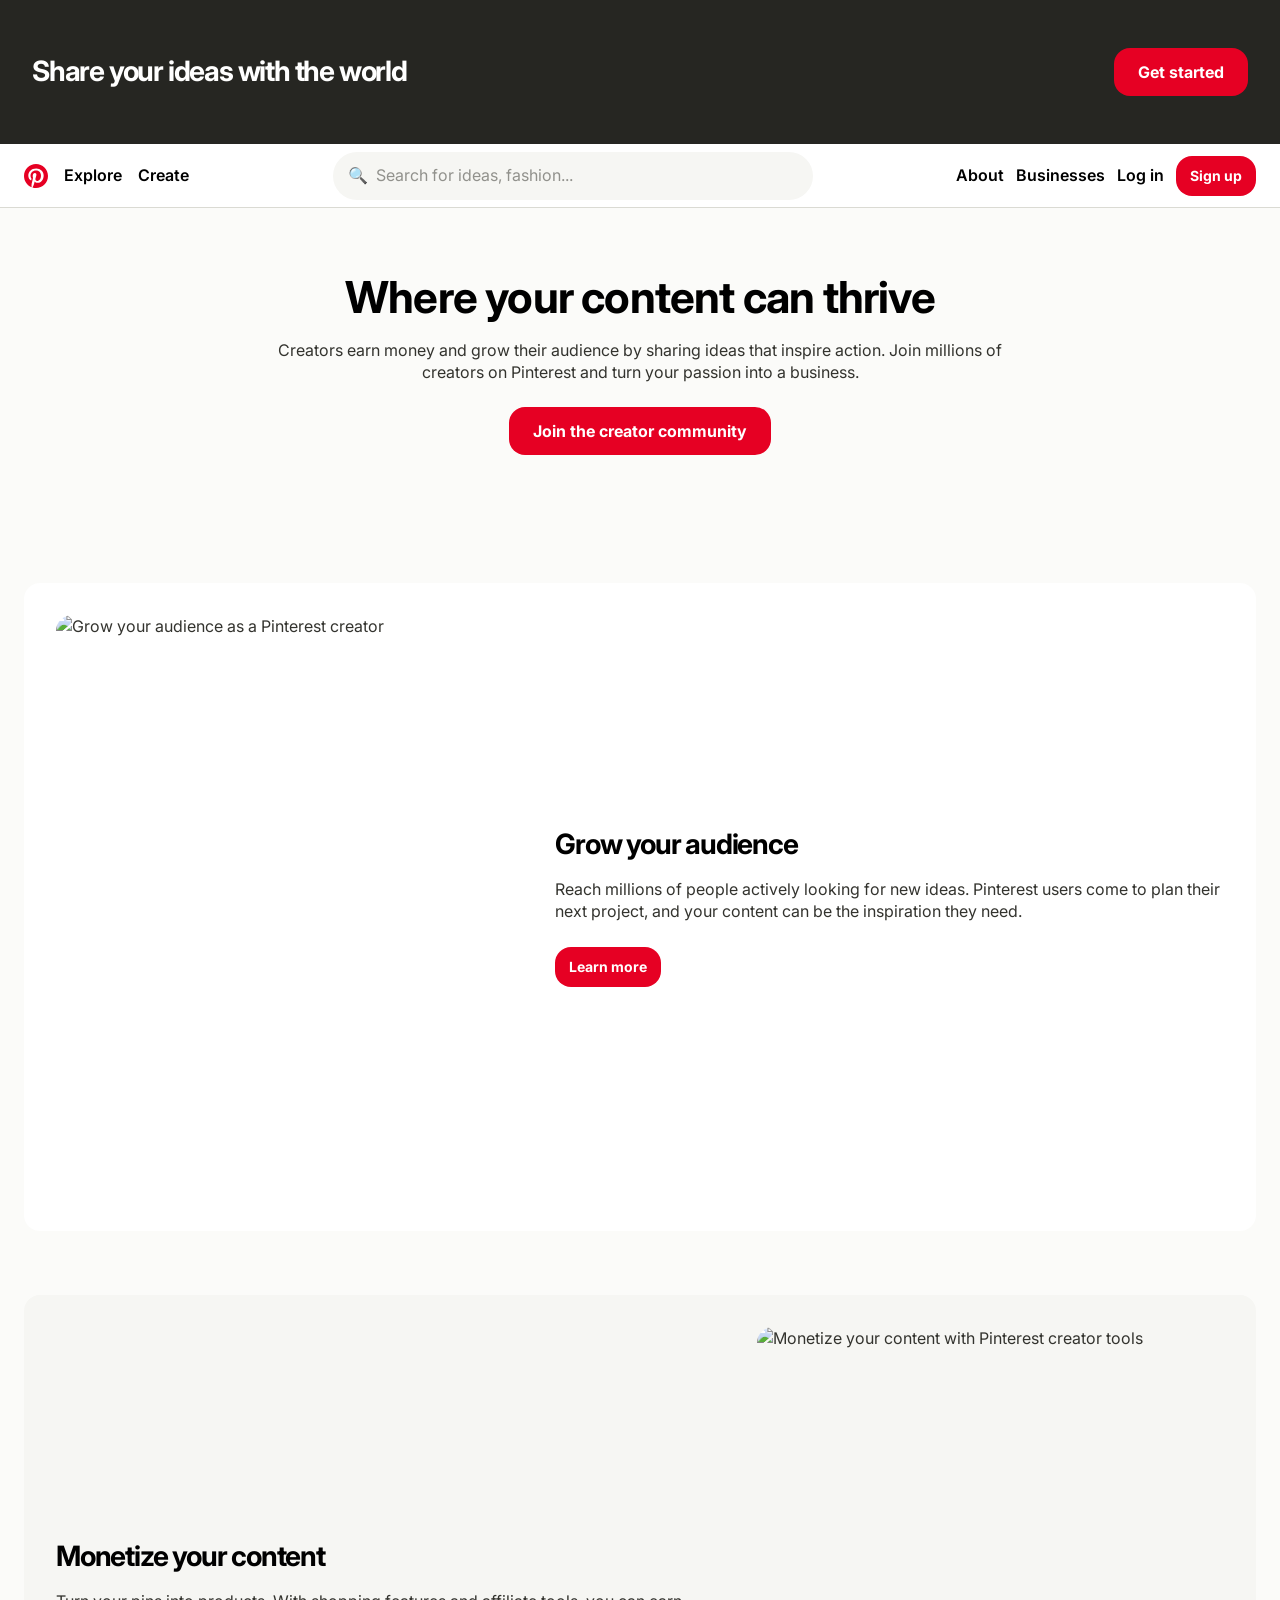
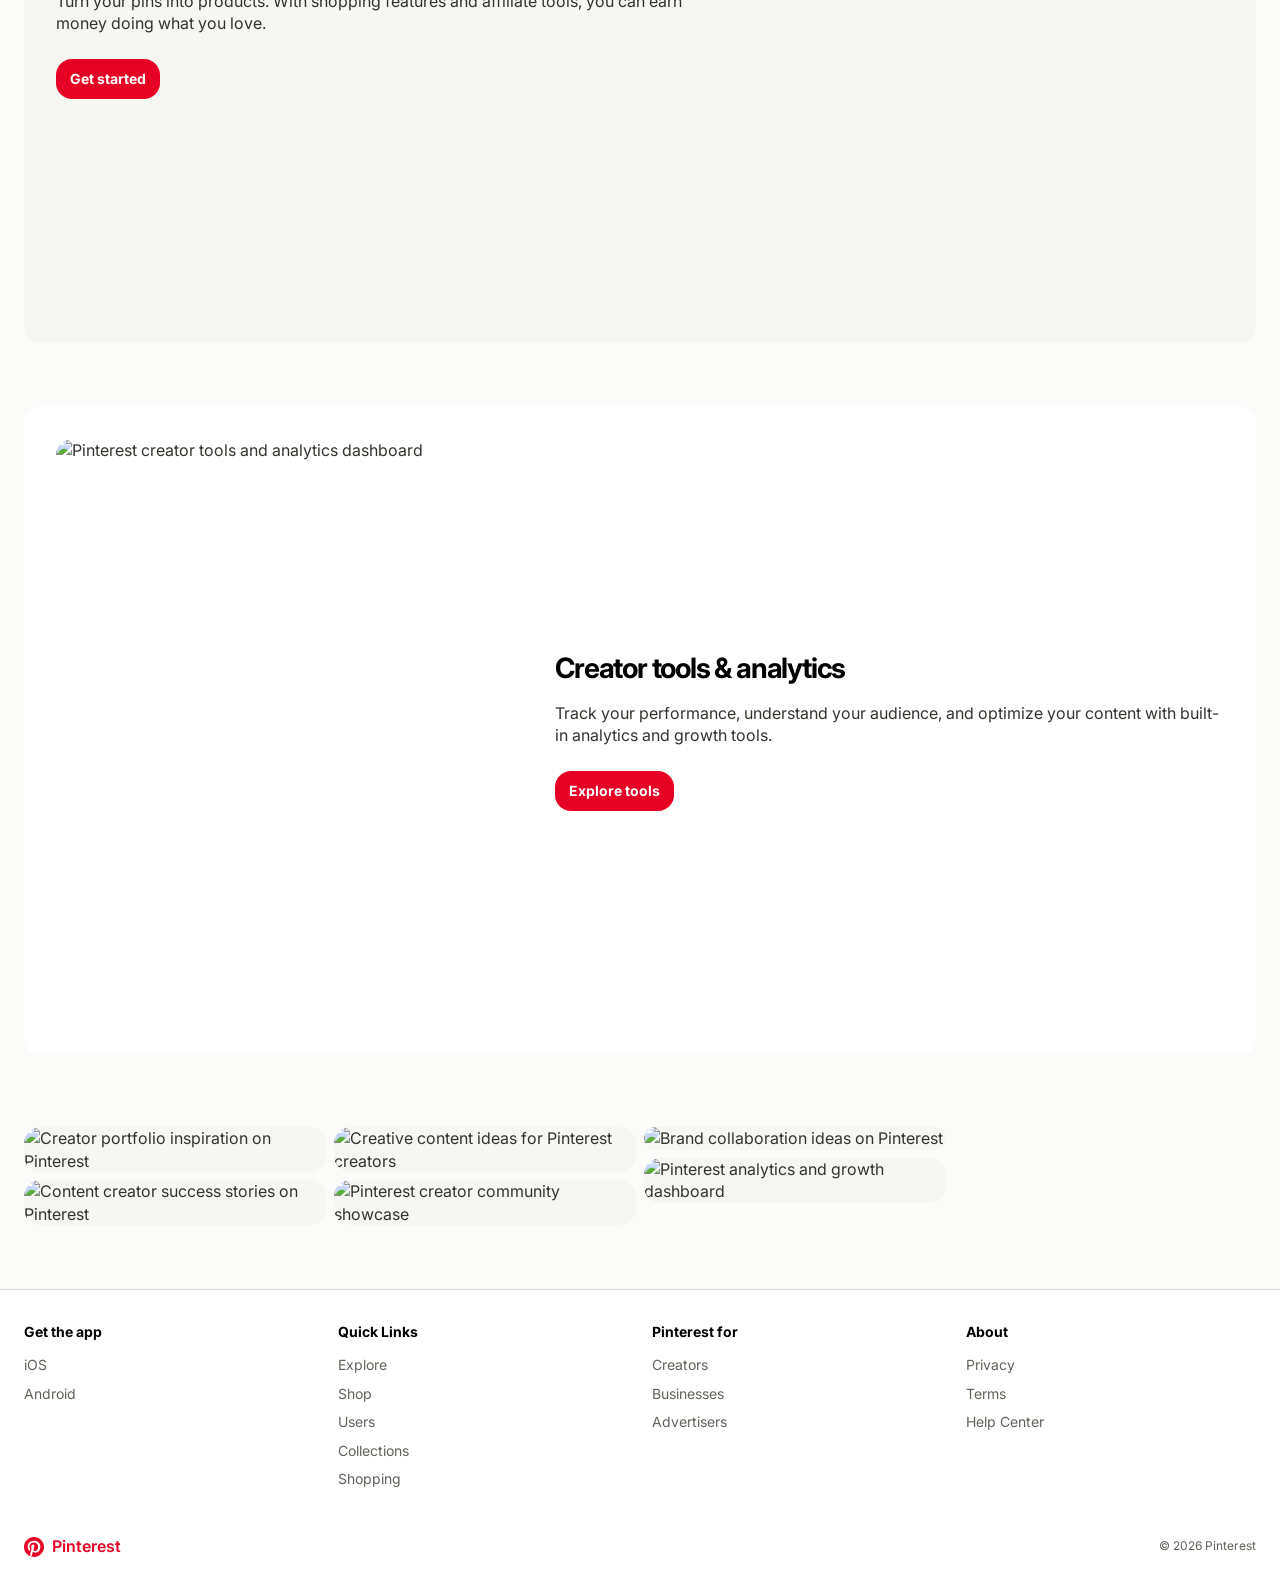
==== commit 67cfd480: "feat: update pin image alt text for better accessibility and SEO relevance" ====
--- a/create.html
+++ b/create.html
@@ -109,22 +109,22 @@
   <!-- Pin Grid -->
   <section class="pin-grid" style="padding-top:var(--spacing-sm);padding-bottom:var(--spacing-section);">
     <div class="pin-card">
-      <img src="https://picsum.photos/seed/cpin1/300/400" alt="Pin" class="pin-image" loading="lazy">
-    </div>
-    <div class="pin-card">
-      <img src="https://picsum.photos/seed/cpin2/300/500" alt="Pin" class="pin-image" loading="lazy">
-    </div>
-    <div class="pin-card">
-      <img src="https://picsum.photos/seed/cpin3/300/350" alt="Pin" class="pin-image" loading="lazy">
-    </div>
-    <div class="pin-card">
-      <img src="https://picsum.photos/seed/cpin4/300/450" alt="Pin" class="pin-image" loading="lazy">
-    </div>
-    <div class="pin-card">
-      <img src="https://picsum.photos/seed/cpin5/300/380" alt="Pin" class="pin-image" loading="lazy">
-    </div>
-    <div class="pin-card">
-      <img src="https://picsum.photos/seed/cpin6/300/420" alt="Pin" class="pin-image" loading="lazy">
+      <img src="https://picsum.photos/seed/cpin1/300/400" alt="Creator portfolio inspiration on Pinterest" class="pin-image" loading="lazy">
+    </div>
+    <div class="pin-card">
+      <img src="https://picsum.photos/seed/cpin2/300/500" alt="Content creator success stories on Pinterest" class="pin-image" loading="lazy">
+    </div>
+    <div class="pin-card">
+      <img src="https://picsum.photos/seed/cpin3/300/350" alt="Creative content ideas for Pinterest creators" class="pin-image" loading="lazy">
+    </div>
+    <div class="pin-card">
+      <img src="https://picsum.photos/seed/cpin4/300/450" alt="Pinterest creator community showcase" class="pin-image" loading="lazy">
+    </div>
+    <div class="pin-card">
+      <img src="https://picsum.photos/seed/cpin5/300/380" alt="Brand collaboration ideas on Pinterest" class="pin-image" loading="lazy">
+    </div>
+    <div class="pin-card">
+      <img src="https://picsum.photos/seed/cpin6/300/420" alt="Pinterest analytics and growth dashboard" class="pin-image" loading="lazy">
     </div>
   </section>
 
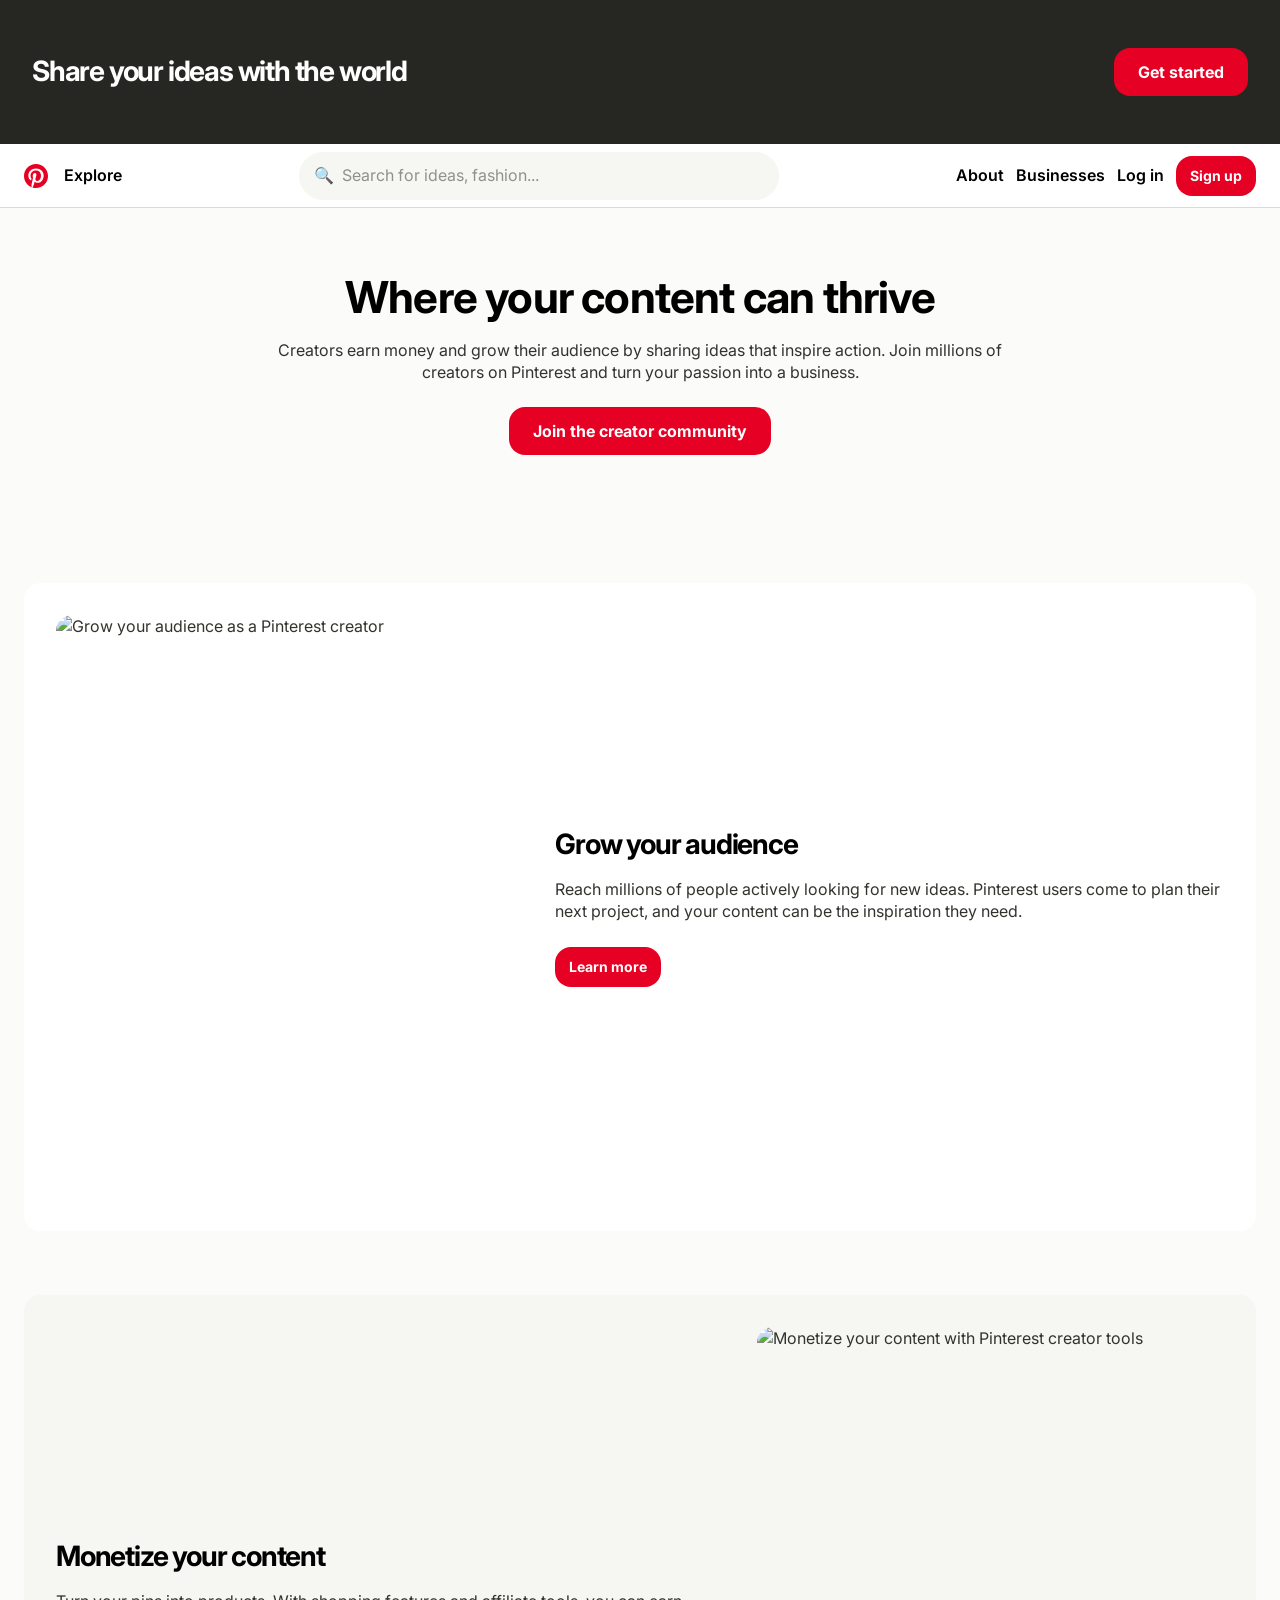
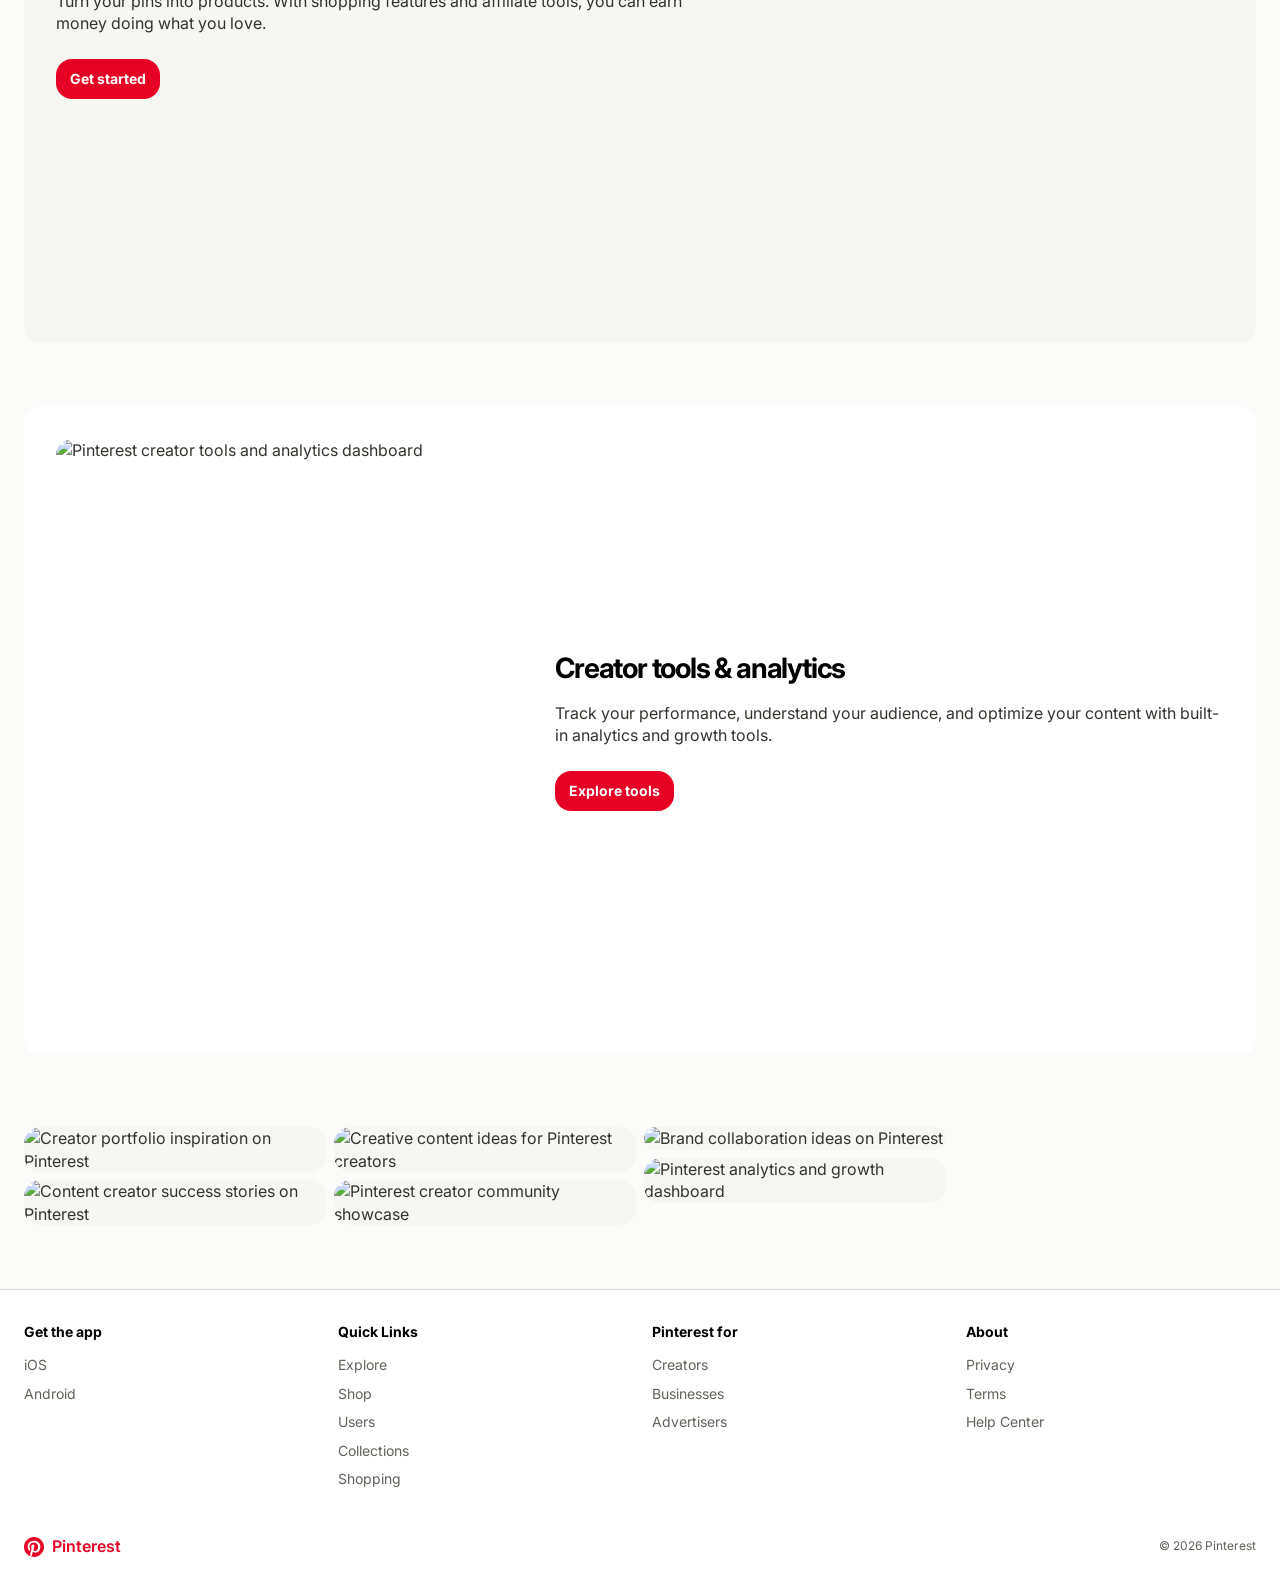
==== commit 0df0e3ff: "xc" ====
--- a/create.html
+++ b/create.html
@@ -50,12 +50,12 @@
       </div>
       <div class="nav-links">
         <a href="index.html">Explore</a>
-        <a href="#">Create</a>
       </div>
       <div class="nav-search">
-        <div class="search-bar">
+        <div class="search-bar" id="searchBar">
           <span class="search-icon">🔍</span>
-          <input type="text" placeholder="Search for ideas, fashion...">
+          <input type="text" placeholder="Search for ideas, fashion..." id="searchInput">
+          <button class="search-toggle" id="searchToggle" aria-label="Toggle search">🔍</button>
         </div>
       </div>
       <div class="nav-actions">
@@ -195,7 +195,7 @@
       </div>
       <button class="btn btn-primary">Continue</button>
       <div class="modal-footer-link">
-        <a href="#">Already a member? Log in</a>
+        <a href="#" class="link-inline">Already a member? Log in</a>
       </div>
     </div>
   </div>
--- a/style.css
+++ b/style.css
@@ -371,10 +371,22 @@
   color: var(--colors-ash);
 }
 
+.search-toggle {
+  display: none;
+  flex-shrink: 0;
+  background: none;
+  border: none;
+  cursor: pointer;
+  padding: 8px;
+  color: var(--colors-mute);
+  font-size: 16px;
+}
+
 /* ============================
    Pin Card
    ============================ */
 .pin-card {
+  position: relative;
   background-color: var(--colors-surface-card);
   border-radius: var(--rounded-md);
   overflow: hidden;
